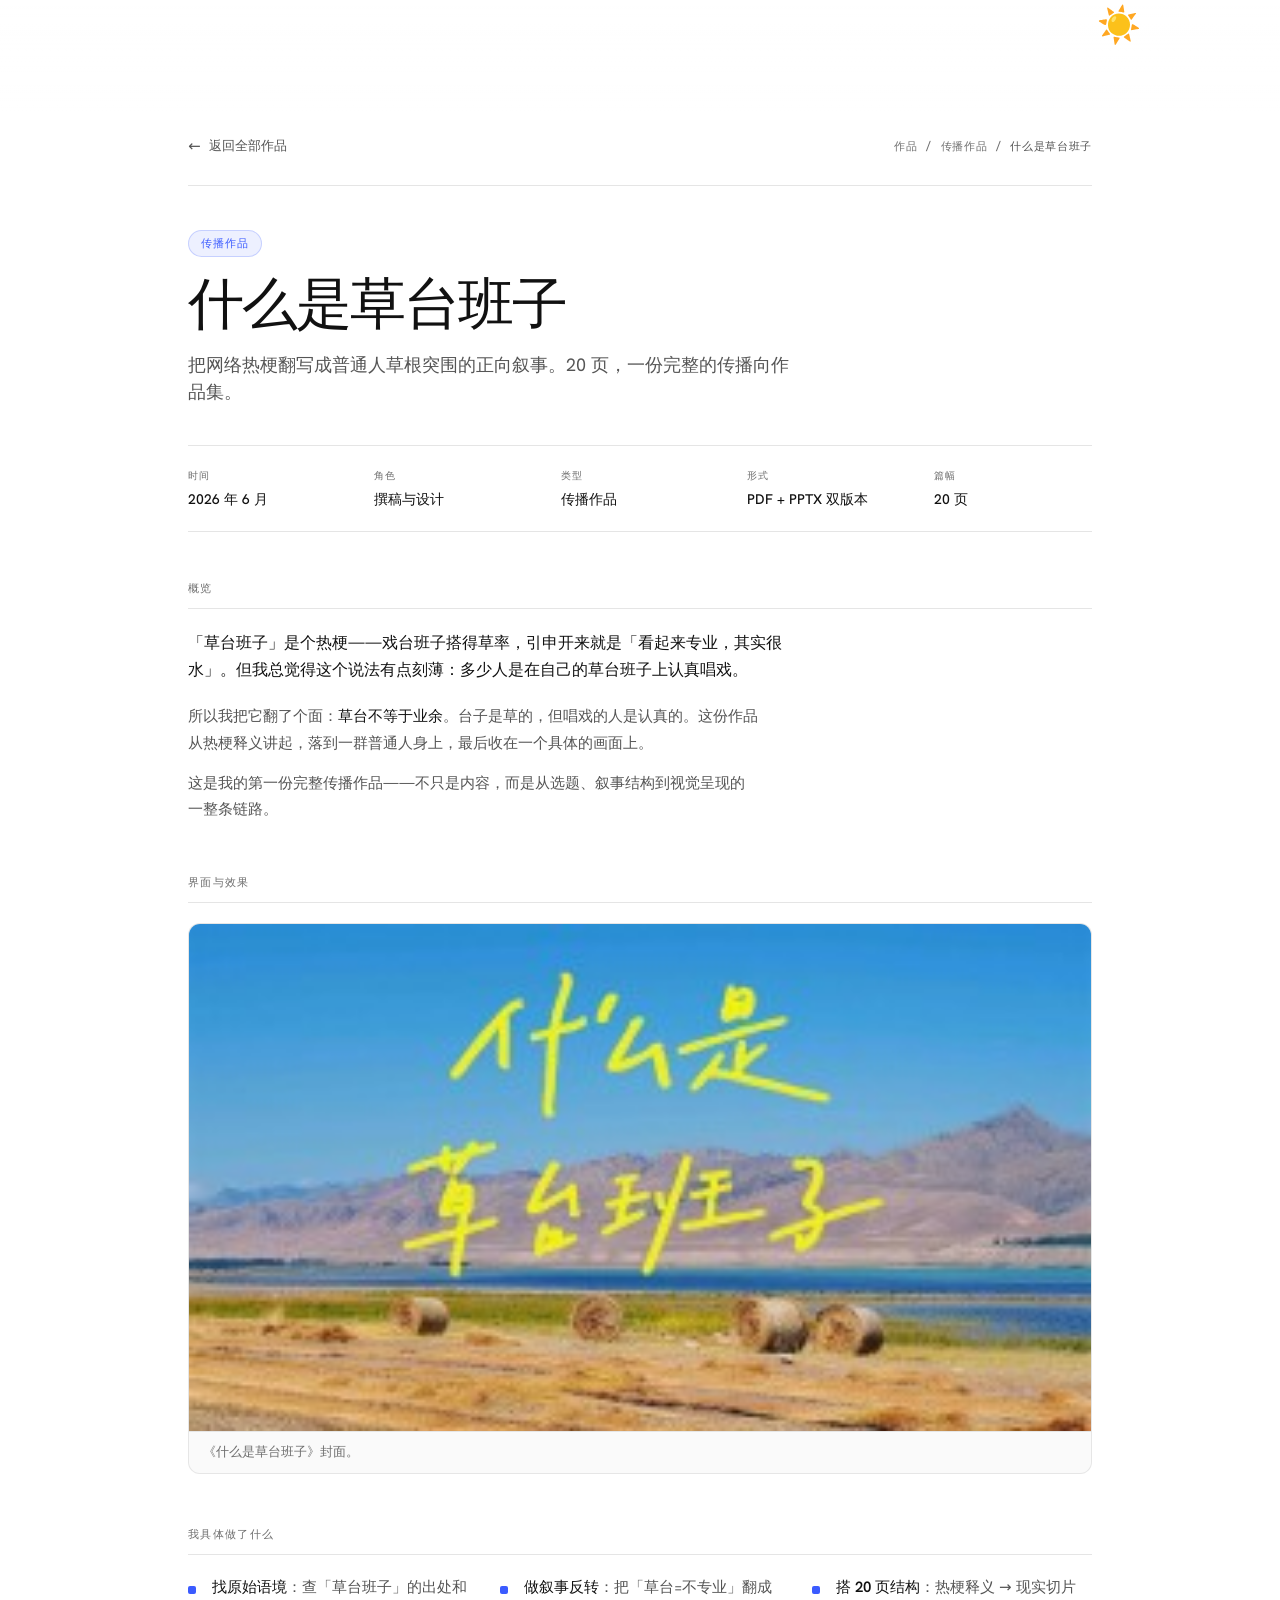
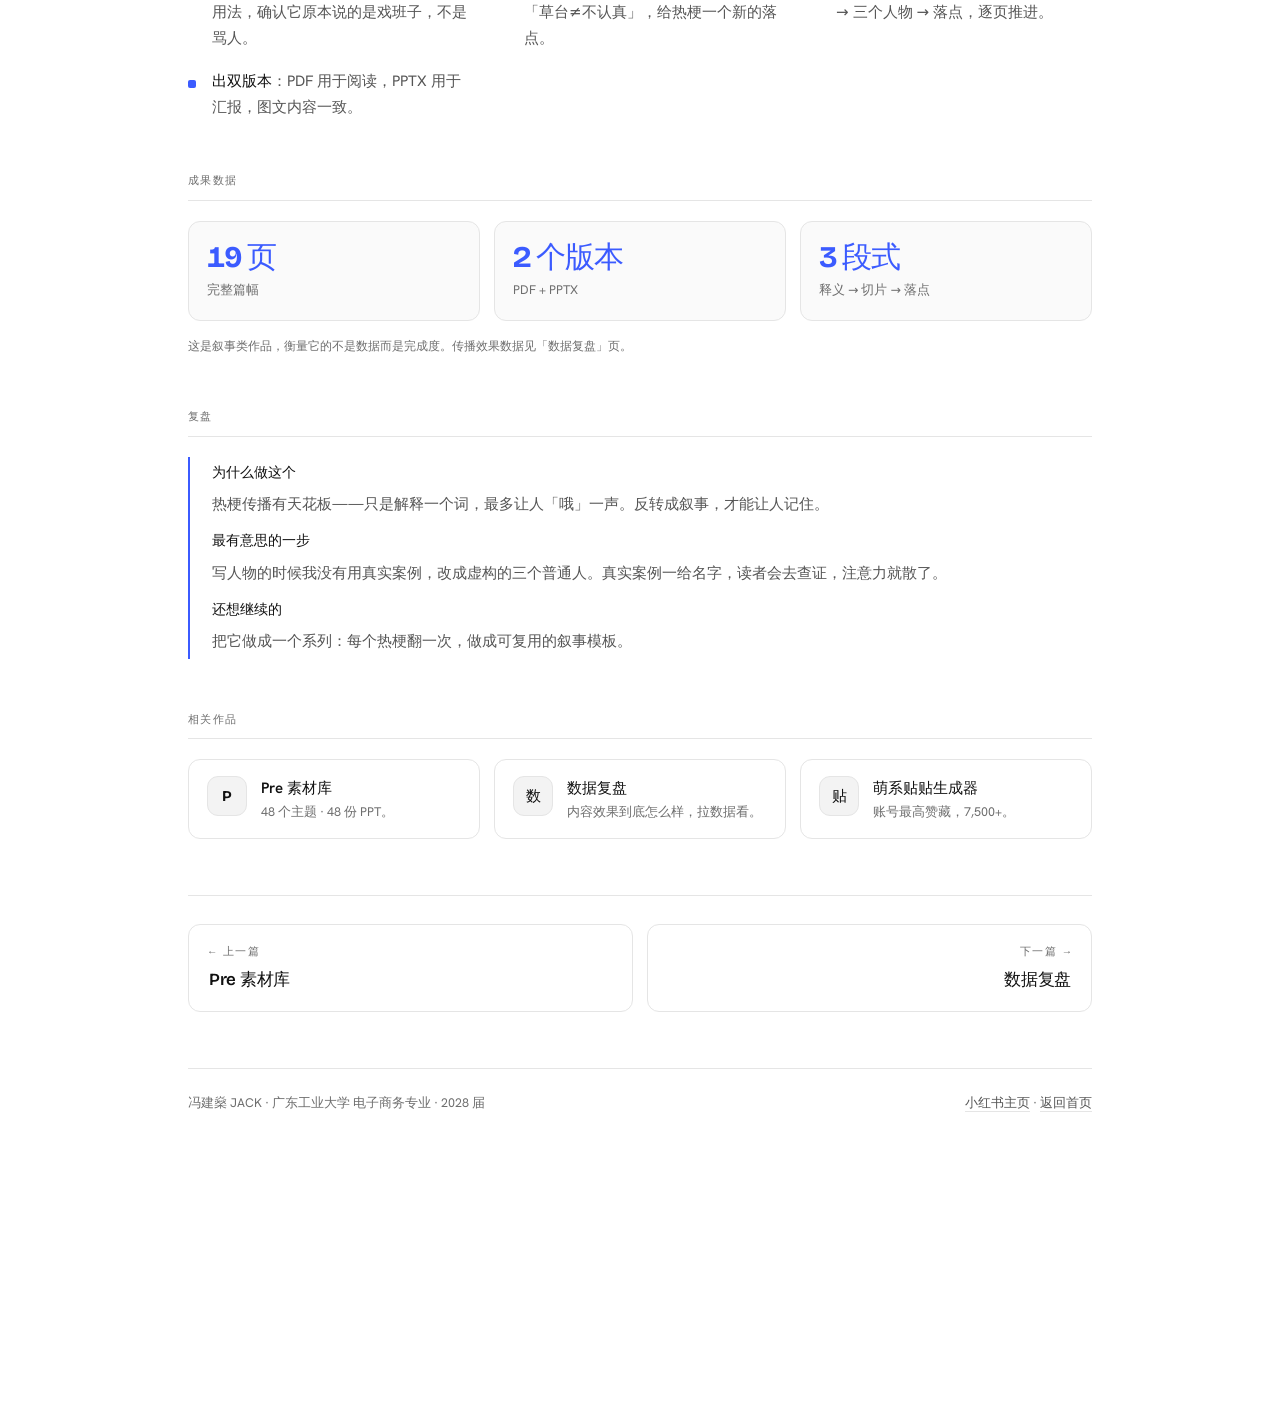
==== works/caotai.html @ ed5e8c46 "详情页排版改两端对齐：正文（tagline/lede/正文段/判断说明/洞察/图表副文案）与元信息条均贴齐左右两端，窄屏元信息条转 2×2 避免挤出 3+1；site.js 跳过紧邻拉丁字母的数字，修" ====
<!doctype html>
<html lang="zh-CN">
<head>
<meta charset="utf-8">
<meta name="viewport" content="width=device-width, initial-scale=1">
<title>什么是草台班子 · 冯建燊 JACK</title>
<meta name="description" content="把网络热梗翻写成普通人草根突围的正向叙事。20 页，一份完整的传播向作品集。">
<meta name="author" content="冯建燊 JACK">

<!-- 像素太阳 favicon -->
<link rel="icon" type="image/svg+xml" href="../assets/img/favicon.svg">
<link rel="icon" type="image/png" sizes="32x32" href="../assets/img/favicon.png">
<link rel="stylesheet" href="../assets/css/tokens.css?v=20261103-71">
<link rel="stylesheet" href="../assets/css/base.css?v=20261103-71">
<link rel="stylesheet" href="../assets/css/deco.css?v=20261103-71">
<link rel="stylesheet" href="../assets/css/work.css?v=20261103-71">
</head>
<body>
<a class="skip-link" href="#content">跳到主要内容</a>

<button class="theme-toggle" id="theme-toggle" aria-label="切换深色模式" title="切换主题" type="button">
      <svg class="icon-sun" viewBox="0 0 128 128" aria-hidden="true"><path d="M37.41 41.95c-9.71 12.48-9.54 34.65 2.87 45.64c14.09 12.47 33.92 12.34 46.39.87c14.95-13.76 14.09-36.66.87-49.63c-13.29-13.04-37.04-13.72-50.13 3.12z" fill="#fcc11a"/><path d="M53 37.67c-3.84-1.7-8.04 2.93-9.87 6.09c-1.83 3.17-3.53 9.38.37 10.97c3.9 1.58 6.7-1.1 9.51-5.73c2.79-4.63 4.38-9.38-.01-11.33z" fill="#fee269"/><path d="M63 20.27c-.93 1.74-.62 3.08 1.23 3.52c1.85.44 13.36 2.31 14.33 2.37c1.41.09 1.93-.97 1.76-2.2c-.18-1.23-2.99-18.46-3.25-20.04S75.14.76 73.55 2.87S63.7 18.96 63 20.27z" fill="#ffa722"/><path d="M92.8 32.23c-1.81.56-1.76 1.67-.79 3.08c.97 1.41 7.65 11.6 8.26 12.31c.62.7 1.67.88 2.55-.18c.88-1.05 11.86-16.45 12.66-17.41c1.32-1.58.53-3.25-1.49-2.73c-1.54.41-20.05 4.58-21.19 4.93z" fill="#ffa722"/><path d="M106.6 61.86c-1.3-.74-2.99-.53-3.43 1.14c-.44 1.67-2.37 13.8-2.55 14.86s.62 2.11 1.93 1.85s19.45-2.95 20.66-3.25c2.11-.53 2.81-2.64.62-4.22c-1.42-1.03-16-9.68-17.23-10.38z" fill="#ffa722"/><path d="M92.09 90.6c1.4-.75 2.64-.18 2.99 1.41c.35 1.58 4.22 17.76 4.84 20.75c.31 1.5-1.41 2.73-2.81 1.85c-1.41-.88-16.69-11.53-17.67-12.4c-1.41-1.23-.43-2.51.26-3.16c1.4-1.33 11.07-7.74 12.39-8.45z" fill="#ffa722"/><path d="M49.54 99.48c-1.77-.17-2.29 1.41-2.02 2.81c.26 1.41 2.9 19.24 3.08 20.57c.26 1.93 2.29 2.73 3.6.79s10.35-16.4 11.08-17.76c1.32-2.46.35-2.99-.97-3.6c-1.31-.61-12.92-2.63-14.77-2.81z" fill="#ffa722"/><path d="M24.23 79c1.23-2.02 2.81-1.49 3.96.44c.78 1.32 7.38 10.2 8 11.16c.62.97.88 2.81-1.05 3.25c-1.95.45-17.68 4.58-20.14 5.02c-2.46.44-3.87-1.49-2.29-3.6c.92-1.24 10.82-15.12 11.52-16.27z" fill="#ffa722"/><path d="M20.89 63.7c2.25 1 3.31.64 3.78-.97c.62-2.11 2.46-11.78 2.55-13.98c.06-1.43-.53-2.81-2.73-2.46S6.47 48.85 4.45 49.55c-2.35.82-2.18 3.4-.62 4.22c1.85.97 15.47 9.23 17.06 9.93z" fill="#ffa722"/><path d="M48.23 26.78c1.27-1.01.88-2.46-.26-3.25c-1.14-.79-15.26-11-17.05-12.4c-1.58-1.23-3.52-.79-2.99 2.02c.38 2.02 4.88 19.7 5.19 20.92c.35 1.41 1.41 2.11 2.64 1.23c1.21-.87 11.15-7.46 12.47-8.52z" fill="#ffa722"/></svg>
      <svg class="icon-moon" viewBox="0 0 200 200" fill-rule="evenodd" clip-rule="evenodd" aria-hidden="true"><circle cx="100" cy="100" r="94.147" fill="#e4e2dc"/><clipPath id="tm-moon-clip"><circle cx="100" cy="100" r="94.147"/></clipPath><g clip-path="url(#tm-moon-clip)"><path d="M173.111-46.282l59.723 39.66 25.005 67.189-19.264 69.056-56.174 44.544-71.628 3.018-59.723-39.66-25.005-67.189L45.308 1.28l56.174-44.544 71.629-3.018z" fill="#f6f4ef"/></g><path d="M158.551 135.006l-4.072 2.503 6.822 5.83 1.8-4.404-4.55-3.929zM116.907 69.037l-6.653 4.089 11.145 9.525 2.941-7.195-7.433-6.419zM67.138 119.523l-4.542 2.791 7.61 6.503 2.007-4.912-5.075-4.382zM80.286 37.068l4.825-3.028-8.193-6.873-2.097 5.268 5.465 4.633zM143.466 148.273l5.198-3.261-8.826-7.403-2.259 5.674 5.887 4.99z" fill="#e4e2dc" fill-rule="nonzero"/><path d="M163.108 73.155l2.628 13.525-12.051 6.679-10.076-9.398 5.824-12.486 13.675 1.68zM83.672 53.684l-7.194 20.408-21.332-.919-5.99-20.976 17.63-12.045 16.886 13.532zM91.359 125.589l-5.626-25.934 22.927-13.364 19.794 17.674-10.692 24.288-26.403-2.664zM35.02 112.946l-3.955-14.875 12.902-8.012 11.929 9.923-5.53 14.145-15.346-1.181zM104.602 180.886l-15.004-13.214 8.155-17.962 20.044 2.111 4.233 19.268-17.428 9.797z" fill="#e4e2dc"/></svg>
    </button>


<div class="page-shell">
  <main id="content" class="work-page">

    <!-- ① 返回 + 面包屑 -->
    <div class="work-top">
      <a class="back-link" href="../index.html"><span class="back-link__arrow">&larr;</span> 返回全部作品</a>
      <p class="breadcrumb">作品 / 传播作品 / <span>什么是草台班子</span></p>
    </div>

    <!-- ② 标题 -->
    <header class="work-hero">
      <span class="work-kicker">传播作品</span>
      <h1 class="work-title">什么是草台班子</h1>
      <p class="work-tagline">把网络热梗翻写成普通人草根突围的正向叙事。20 页，一份完整的传播向作品集。</p>
    </header>

    <!-- ③ 元信息条 -->
    <div class="work-meta">
      <div class="meta-item"><span class="meta-label">时间</span><span class="meta-value">2026 年 6 月</span></div>
      <div class="meta-item"><span class="meta-label">角色</span><span class="meta-value">撰稿与设计</span></div>
      <div class="meta-item"><span class="meta-label">类型</span><span class="meta-value">传播作品</span></div>
      <div class="meta-item"><span class="meta-label">形式</span><span class="meta-value">PDF + PPTX 双版本</span></div>
      <div class="meta-item"><span class="meta-label">篇幅</span><span class="meta-value">20 页</span></div>
    </div>

    <!-- ④ 概览 -->
    <section class="work-section">
      <h2 class="work-section-title">概览</h2>
      <p class="work-lede">「草台班子」是个热梗——戏台班子搭得草率，引申开来就是「看起来专业，其实很水」。但我总觉得这个说法有点刻薄：多少人是在自己的草台班子上认真唱戏。</p>
      <div class="work-body"><p>所以我把它翻了个面：<strong>草台不等于业余</strong>。台子是草的，但唱戏的人是认真的。这份作品从热梗释义讲起，落到一群普通人身上，最后收在一个具体的画面上。</p></div>
      <div class="work-body"><p>这是我的第一份完整传播作品——不只是内容，而是从选题、叙事结构到视觉呈现的一整条链路。</p></div>
    </section>


    <!-- ⑤ 截图 -->
    <section class="work-section">
      <h2 class="work-section-title">界面与效果</h2>
      <div class="work-shots">
        <figure class="work-shot"><img src="../assets/img/shots/caotai-cover.jpg" alt="《什么是草台班子》封面。" loading="lazy"><figcaption>《什么是草台班子》封面。</figcaption></figure>
      </div>
    </section>

    <!-- ⑥ 我具体做了什么 -->
    <section class="work-section">
      <h2 class="work-section-title">我具体做了什么</h2>
      <ul class="work-tasks">
        <li><b>找原始语境</b>：查「草台班子」的出处和用法，确认它原本说的是戏班子，不是骂人。</li>
        <li><b>做叙事反转</b>：把「草台=不专业」翻成「草台≠不认真」，给热梗一个新的落点。</li>
        <li><b>搭 20 页结构</b>：热梗释义 → 现实切片 → 三个人物 → 落点，逐页推进。</li>
        <li><b>出双版本</b>：PDF 用于阅读，PPTX 用于汇报，图文内容一致。</li>
      </ul>
    </section>

    <!-- ⑦ 成果数据 -->
    <section class="work-section">
      <h2 class="work-section-title">成果数据</h2>
      <div class="work-stats">
        <div class="stat-card"><span class="gm-num stat-num">20 页</span><span class="stat-cap">完整篇幅</span></div>
        <div class="stat-card"><span class="gm-num stat-num">2 个版本</span><span class="stat-cap">PDF + PPTX</span></div>
        <div class="stat-card"><span class="gm-num stat-num">3 段式</span><span class="stat-cap">释义 → 切片 → 落点</span></div>
      </div>
      <p class="stat-note">这是叙事类作品，衡量它的不是数据而是完成度。传播效果数据见「数据复盘」页。</p>
    </section>

    <!-- ⑧ 复盘 -->
    <section class="work-section">
      <h2 class="work-section-title">复盘</h2>
      <div class="work-review">
        <h4>为什么做这个</h4>
        <p>热梗传播有天花板——只是解释一个词，最多让人「哦」一声。反转成叙事，才能让人记住。</p>
        <h4>最有意思的一步</h4>
        <p>写人物的时候我没有用真实案例，改成虚构的三个普通人。真实案例一给名字，读者会去查证，注意力就散了。</p>
        <h4>还想继续的</h4>
        <p>把它做成一个系列：每个热梗翻一次，做成可复用的叙事模板。</p>
      </div>
    </section>

    <!-- ⑨ 相关作品 -->
    <section class="work-section">
      <h2 class="work-section-title">相关作品</h2>
      <div class="work-related">
        <a class="related-card" href="pre-grid.html">
          <span class="related-icon">P</span>
          <span class="related-text"><span class="related-name">Pre 素材库</span><span class="related-desc">48 个主题 · 48 份 PPT。</span></span>
        </a>
        <a class="related-card" href="data-review.html">
          <span class="related-icon">数</span>
          <span class="related-text"><span class="related-name">数据复盘</span><span class="related-desc">内容效果到底怎么样，拉数据看。</span></span>
        </a>
        <a class="related-card" href="cute-face-grid.html">
          <span class="related-icon">贴</span>
          <span class="related-text"><span class="related-name">萌系贴贴生成器</span><span class="related-desc">账号最高赞藏，7,500+。</span></span>
        </a>
      </div>
    </section>

    <!-- ⑩ 上下站 -->
    <nav class="work-pager">
      <a class="pager-link pager-link--prev" href="pre-grid.html">
        <span class="pager-dir">&larr; 上一篇</span>
        <span class="pager-name">Pre 素材库</span>
      </a>
      <a class="pager-link pager-link--next" href="data-review.html">
        <span class="pager-dir">下一篇 &rarr;</span>
        <span class="pager-name">数据复盘</span>
      </a>
    </nav>

    <!-- ⑪ 页脚 -->
    <footer class="work-foot">
      <p>冯建燊 JACK · 广东工业大学 电子商务专业 · 2028 届</p>
      <p><a href="https://xhslink.cn/o/8sBwI0HFjC2" target="_blank" rel="noopener noreferrer">小红书主页</a> · <a href="../index.html">返回首页</a></p>
    </footer>

  </main>
</div>

<script src="../assets/js/site.js?v=20261115-72"></script>
</body>
</html>
---- assets/css/tokens.css ----
/* ============================================================
   设计令牌 + 本地字体 —— 改配色 / 字体只动这里
   （冯建燊 · 个人作品集）
   ============================================================ */

@font-face {
  font-family: "Bricolage Grotesque";
  font-style: normal;
  font-weight: 400 800;
  font-stretch: 100%;
  font-display: swap;
  src: url("../fonts/BricolageGrotesque-w400_800.woff2") format("woff2"),
       url("https://fonts.gstatic.com/s/bricolagegrotesque/v9/3y9K6as8bTXq_nANBjzKo3IeZx8z6up5BeSl9D4dj_x9PpZBMlGIInE.woff2") format("woff2");
  unicode-range: U+0000-00FF, U+0131, U+0152-0153, U+02BB-02BC, U+02C6, U+02DA, U+02DC, U+0304, U+0308, U+0329, U+2000-206F, U+20AC, U+2122, U+2191, U+2193, U+2212, U+2215, U+FEFF, U+FFFD;
}
@font-face {
  font-family: "Hanken Grotesk";
  font-style: normal;
  font-weight: 400;
  font-stretch: normal;
  font-display: swap;
  src: url("../fonts/HankenGrotesk-w400.woff2") format("woff2"),
       url("https://fonts.gstatic.com/s/hankengrotesk/v12/ieVn2YZDLWuGJpnzaiwFXS9tYtpd59A.woff2") format("woff2");
  unicode-range: U+0000-00FF, U+0131, U+0152-0153, U+02BB-02BC, U+02C6, U+02DA, U+02DC, U+0304, U+0308, U+0329, U+2000-206F, U+20AC, U+2122, U+2191, U+2193, U+2212, U+2215, U+FEFF, U+FFFD;
}
@font-face {
  font-family: "Hanken Grotesk";
  font-style: normal;
  font-weight: 500;
  font-stretch: normal;
  font-display: swap;
  src: url("../fonts/HankenGrotesk-w500.woff2") format("woff2"),
       url("https://fonts.gstatic.com/s/hankengrotesk/v12/ieVn2YZDLWuGJpnzaiwFXS9tYtpd59A.woff2") format("woff2");
  unicode-range: U+0000-00FF, U+0131, U+0152-0153, U+02BB-02BC, U+02C6, U+02DA, U+02DC, U+0304, U+0308, U+0329, U+2000-206F, U+20AC, U+2122, U+2191, U+2193, U+2212, U+2215, U+FEFF, U+FFFD;
}
@font-face {
  font-family: "Hanken Grotesk";
  font-style: normal;
  font-weight: 600;
  font-stretch: normal;
  font-display: swap;
  src: url("../fonts/HankenGrotesk-w600.woff2") format("woff2"),
       url("https://fonts.gstatic.com/s/hankengrotesk/v12/ieVn2YZDLWuGJpnzaiwFXS9tYtpd59A.woff2") format("woff2");
  unicode-range: U+0000-00FF, U+0131, U+0152-0153, U+02BB-02BC, U+02C6, U+02DA, U+02DC, U+0304, U+0308, U+0329, U+2000-206F, U+20AC, U+2122, U+2191, U+2193, U+2212, U+2215, U+FEFF, U+FFFD;
}
@font-face {
  font-family: "JetBrains Mono";
  font-style: normal;
  font-weight: 400;
  font-stretch: normal;
  font-display: swap;
  src: url("../fonts/JetBrainsMono-w400.woff2") format("woff2"),
       url("https://fonts.gstatic.com/s/jetbrainsmono/v24/tDbv2o-flEEny0FZhsfKu5WU4zr3E_BX0PnT8RD8yKwBNntkaToggR7BYRbKPxDcwg.woff2") format("woff2");
  unicode-range: U+0000-00FF, U+0131, U+0152-0153, U+02BB-02BC, U+02C6, U+02DA, U+02DC, U+0304, U+0308, U+0329, U+2000-206F, U+20AC, U+2122, U+2191, U+2193, U+2212, U+2215, U+FEFF, U+FFFD;
}
@font-face {
  font-family: "JetBrains Mono";
  font-style: normal;
  font-weight: 500;
  font-stretch: normal;
  font-display: swap;
  src: url("../fonts/JetBrainsMono-w500.woff2") format("woff2"),
       url("https://fonts.gstatic.com/s/jetbrainsmono/v24/tDbv2o-flEEny0FZhsfKu5WU4zr3E_BX0PnT8RD8yKwBNntkaToggR7BYRbKPxDcwg.woff2") format("woff2");
  unicode-range: U+0000-00FF, U+0131, U+0152-0153, U+02BB-02BC, U+02C6, U+02DA, U+02DC, U+0304, U+0308, U+0329, U+2000-206F, U+20AC, U+2122, U+2191, U+2193, U+2212, U+2215, U+FEFF, U+FFFD;
}

/* =====================================================================
   设计令牌（Design tokens）— 改配色只动这里
   ===================================================================== */
:root {
  --page-padding: 1rem;
  --line-height: 1.6;

  --font-primary: "Hanken Grotesk", -apple-system, BlinkMacSystemFont, "PingFang SC", "Hiragino Sans GB", "Microsoft YaHei", "Noto Sans SC", "Source Han Sans SC", system-ui, sans-serif;
  --font-display: "Bricolage Grotesque", "Hanken Grotesk", "PingFang SC", "Hiragino Sans GB", "Microsoft YaHei", "Noto Sans SC", "Source Han Sans SC", sans-serif;
  --font-mono: "JetBrains Mono", ui-monospace, SFMono-Regular, Menlo, "PingFang SC", "Microsoft YaHei", "Noto Sans SC", monospace;

  /* 灰阶 */
  --grey1: #111;
  --grey2: #555;
  --grey3: #6e6e6e;
  --border: #e5e5e5;

  /* 页面 */
  --body-bg: #fff;
  --body-color: #111;
  --selection-color: #111;
  --selection-bg: #e5e5e5;
  --focus-color: rgba(0, 0, 0, 0.5);

  /* 主色（钴蓝）+ 组件表面 */
  --accent: #3b5bff;
  --toggle-track: #f1f1f3;
  --toggle-thumb: #fff;
  --chat-bubble: #f0f1f3;
  --chat-surface: #fafafa;
  --chat-surface-hover: #fff;
  --surface-border: rgba(0, 0, 0, 0.08);
  --surface-border-hover: rgba(0, 0, 0, 0.18);
  --photo-frame: #fff;

  /* 动效 */
  --ease-pop: cubic-bezier(0.34, 1.3, 0.64, 1);
  --ease-out: cubic-bezier(0.22, 1, 0.36, 1);

  /* 版心宽度：主题切换按钮 fixed 锚定用，须与 base.css 的 .page-shell 保持同步 */
  --shell-max: 1000px;

  color-scheme: light only;
}

[data-theme="dark"] {
  --body-bg: #0e0e12;
  --body-color: #eaeaea;
  --grey1: #eaeaea;
  --grey2: #94949d;
  --grey3: #787880;
  --border: #2a2a32;
  --selection-color: #f0f0f0;
  --selection-bg: #2a2a3a;
  --focus-color: rgba(255, 255, 255, 0.5);
  --accent: #6b8aff;
  --toggle-track: #23232c;
  --toggle-thumb: #3a3a48;
  --chat-bubble: #2a2a32;
  --chat-surface: #23232c;
  --chat-surface-hover: #2e2e3a;
  --surface-border: rgba(255, 255, 255, 0.12);
  --surface-border-hover: rgba(255, 255, 255, 0.22);
  --photo-frame: #2b2b33;
  color-scheme: dark;
}
---- assets/css/base.css ----
/* ============================================================
   基础层 —— reset / 骨架 / 模式开关 / 动效
   ============================================================ */

/* =====================================================================
   基础
   ===================================================================== */
*, *::before, *::after { margin: 0; padding: 0; box-sizing: border-box; border: 0 solid var(--border); }

html {
  font-size: 14px;
  background: var(--body-bg);
  color: var(--body-color);
  scroll-behavior: smooth;
  scroll-padding-top: 6rem;
}

body {
  overflow-y: scroll;
  /* 50vw 全出血横滑条会把滚动条宽度算进去，裁掉多出的几个像素 */
  overflow-x: hidden;
  /* 让页底的 garden（树+蝴蝶）锚定到文档末尾而不是首屏底部；
     top 锚定的装饰（日月/云）不受影响 */
  position: relative;
  line-height: var(--line-height);
  font-weight: 400;
  font-variant-numeric: tabular-nums;
  text-rendering: optimizeLegibility;
  -webkit-font-smoothing: antialiased;
  -moz-osx-font-smoothing: grayscale;
  font-synthesis: none;
  font-feature-settings: "kern" 1, "liga" 1, "calt" 1;
  font-family: var(--font-primary);
  min-height: 100%;
}

::selection { color: var(--selection-color); background: var(--selection-bg); }
::-webkit-scrollbar-track { background: transparent; }
::-webkit-scrollbar-thumb { background: transparent; border-radius: 100px; }
:hover::-webkit-scrollbar-thumb { background: rgba(0, 0, 0, 0.15); }
::-webkit-scrollbar-thumb:hover { background: rgba(0, 0, 0, 0.25); }

a { color: inherit; text-decoration: inherit; }
ul, ol { list-style: none; }
button { font: inherit; color: inherit; background: none; border: none; cursor: pointer; }
svg { display: block; }
img { display: block; max-width: 100%; height: auto; }

:where(a, button, [tabindex="0"]):focus-visible {
  outline: 2px solid var(--focus-color);
  outline-offset: 2px;
}

.skip-link {
  position: absolute;
  left: -9999px;
  top: 0;
  background: var(--grey1);
  color: var(--body-bg);
  padding: 8px 14px;
  border-radius: 0 0 8px 0;
  z-index: 100;
}
.skip-link:focus { left: 0; }

/* =====================================================================
   页面骨架：窄栏 + 顶部渐隐遮罩
   ===================================================================== */
/* 宽屏主栏：Minimal 1000px，Creative 1120px（≤900px 收回窄栏） */
.page-shell {
  position: relative;
  max-width: var(--shell-max, 1240px);
  margin: 0 auto;
  /* 底部 211px = 树高 111 + 文字与树冠之间 100px 空白 */
  padding: 96px 48px 211px;
  transition: opacity 0.25s ease;
}
/* 滚动内容从顶部渐隐出的那层白雾 */
.page-shell::before {
  content: "";
  pointer-events: none;
  z-index: 9;
  position: fixed;
  top: 0; left: 0; right: 0;
  height: 8rem;
  background: linear-gradient(180deg,
    var(--body-bg),
    color-mix(in srgb, var(--body-bg) 74%, transparent) 19%,
    color-mix(in srgb, var(--body-bg) 54%, transparent) 34%,
    color-mix(in srgb, var(--body-bg) 38%, transparent) 47%,
    color-mix(in srgb, var(--body-bg) 28%, transparent) 56.5%,
    color-mix(in srgb, var(--body-bg) 19%, transparent) 65%,
    color-mix(in srgb, var(--body-bg) 12%, transparent) 73%,
    color-mix(in srgb, var(--body-bg) 7%, transparent) 80%,
    color-mix(in srgb, var(--body-bg) 3%, transparent) 88%,
    transparent);
}


.homepage { display: flex; flex-direction: column; gap: 88px; }
.homepage > .article { gap: 13px; }
/* 宽屏节奏：段落贴紧、区块之间拉开 */
.homepage > .article > section { margin-top: 76px; }

/* 入场：逐块上浮 */
@keyframes staggerIn {
  from { opacity: 0; transform: translateY(8px); }
  to   { opacity: 1; transform: translateY(0); }
}
.homepage > .article > * { animation: staggerIn 0.42s var(--ease-out) both; }
.homepage > .article > :nth-child(1) { animation-delay: 0s; }
.homepage > .article > :nth-child(2) { animation-delay: 0.05s; }
.homepage > .article > :nth-child(3) { animation-delay: 0.1s; }
.homepage > .article > :nth-child(4) { animation-delay: 0.15s; }
.homepage > .article > :nth-child(5) { animation-delay: 0.2s; }
.homepage > .article > :nth-child(6) { animation-delay: 0.25s; }
.homepage > .article > :nth-child(7) { animation-delay: 0.3s; }
.homepage > .article > :nth-child(n + 8) { animation-delay: 0.35s; }
.homepage > section { animation: staggerIn 0.42s var(--ease-out) both; animation-delay: 0.45s; }
.homepage > footer { animation: staggerIn 0.42s var(--ease-out) both; animation-delay: 0.55s; }

/* =====================================================================
   模式切换胶囊（Minimal / Creative）
   ===================================================================== */
.mode-toggle {
  position: absolute;
  top: 26px;
  left: 48px;
  z-index: 30;
  display: inline-flex;
  align-items: center;
  padding: 2.5px;
  border-radius: 999px;
  background: var(--toggle-track);
  box-shadow: inset 0 1px 2px rgba(0, 0, 0, 0.06);
  width: fit-content;
}
.mode-btn {
  position: relative;
  z-index: 1;
  font-size: 11.5px;
  font-weight: 600;
  padding: 4px 14px;
  border-radius: 999px;
  color: var(--grey3);
  transition: color 0.25s ease;
}
.mode-btn.is-active { color: var(--grey1); }
.mode-thumb {
  position: absolute;
  top: 3px;
  left: 3px;
  height: calc(100% - 6px);
  width: calc(50% - 3px);
  border-radius: 999px;
  background: var(--toggle-thumb);
  box-shadow: 0 1px 4px rgba(0, 0, 0, 0.12);
  transition: transform 0.3s var(--ease-pop);
}
body.creative-mode .mode-thumb { transform: translateX(100%); }

/* 模式互斥显示 */
.creative-only { display: none; }
body.creative-mode .article,
body.creative-mode .site-footer { display: none; }
body.creative-mode .creative-only {
  display: block;
  animation: fvIn 0.4s var(--ease-out) both;
}


/* =====================================================================
   横向溢出兜底：轮播卡组的堆叠卡片设计上就探出卡片右缘，
   窄屏下宁可把探出部分裁在视口边，也绝不出现横向滚动条。
   clip 只裁不建滚动容器（比 hidden 干净）；旧浏览器回退 hidden。
   ===================================================================== */
html, body { overflow-x: clip; }
@supports not (overflow: clip) {
  html, body { overflow-x: hidden; }
}

/* =====================================================================
   数字滚动：.cu 是 JS 从文本里拆出来的数字片段。
   inline-block + tabular-nums 让数字滚动时宽度稳定（终值宽度由 JS
   以 min-width 预留），整段文字不会在滚动过程中被顶来顶去。
   ===================================================================== */
.cu {
  display: inline-block;
  font-variant-numeric: tabular-nums;
  vertical-align: baseline;
  line-height: inherit;
}
---- assets/css/deco.css ----
/* ============================================================
   像素装饰 + 响应式断点
   ============================================================ */

/* =====================================================================
   像素装饰：云 / 主题切换（太阳·月亮）/ 小鸟
   ===================================================================== */
.deco { position: absolute; z-index: 11; pointer-events: none; image-rendering: pixelated; }
/* 云朵 = 原站的 54×30 PNG 贴图（assets/img/cloud.png），absolute 随文档滚走。
   层级 11 > 日月按钮的 10：云盖住日月的下半截，构成原站的「探头」构图
   （实测原站：cloud z-11 / toggle z-10，偏移相对视口中心固定）。
   偏移按版心右缘换算：原站版心右缘 = 50%+270，云-1 左缘 210 = 右缘-60，
   日月 226 = 右缘-44，小云 168 = 右缘-102 */
.cloud-1 { top: 22px; left: calc(50% + var(--shell-max) / 2 - 60px); width: 100px; height: 56px; background: url("../img/cloud.png") 0 0 / 100% 100% no-repeat; }
.cloud-2 { top: 66px; left: calc(50% + var(--shell-max) / 2 - 102px); width: 64px;  height: 36px; background: url("../img/cloud.png") 0 0 / 100% 100% no-repeat; }

/* 主题切换：手绘太阳/月亮。原站的按钮藏在云后（z-10 < 云 z-11），
   只有上半截露出来；被云盖住的部分照样能点（云 pointer-events:none）。
   absolute 让它跟云一起滚走——和原站一致；点击时按钮必然在视口内，
   排水圆盘的收缩终点取按钮中心，坐标始终有效 */
.theme-toggle {
  position: absolute;
  top: 2px;
  left: calc(50% + var(--shell-max) / 2 - 44px);
  z-index: 10;
  width: 46px;
  height: 46px;
  display: grid;
  place-items: center;
  transition: transform 0.2s var(--ease-pop);
  pointer-events: auto;
}
.theme-toggle:hover  { transform: scale(1.12); }
.theme-toggle:active { transform: scale(0.94); }
/* 两枚图标叠在同一格交叉淡入：透明度先行（180ms），旋转随后落位（320ms），
   光芒让旋转可读 —— 像一颗天体让位给另一颗，而不是显示层硬切。 */
.theme-toggle svg { grid-area: 1 / 1; width: 42px; height: 42px; }
.theme-toggle .icon-moon { opacity: 0; transform: scale(0.6) rotate(-60deg); }
html[data-theme="dark"] .theme-toggle .icon-sun  { opacity: 0; transform: scale(0.6) rotate(60deg); }
html[data-theme="dark"] .theme-toggle .icon-moon { opacity: 1; transform: none; }
.theme-toggle svg {
  transition: opacity 180ms ease, transform 320ms cubic-bezier(0.23, 1, 0.32, 1);
}

/* =====================================================================
   戳云彩（复刻原站 play.js）：大云是乌云，戳一下压扁+闪电+阵雨+雷声；
   小云飘毛毛雨（夜里下雪），1.6 秒内戳三下也会打雷。
   squish 用独立的 scale 属性做动画，和视差写的 transform 互不覆盖。
   ===================================================================== */
/* mask = 云朵 PNG 自身的形状：雨幕/闪电只显示在云体内，
   透明角落不会出现矩形灰影（也不会盖住后面的太阳） */
.cloud-hit {
  position: absolute;
  inset: 0;
  pointer-events: auto;
  cursor: pointer;
  -webkit-mask: url("../img/cloud.png") center / 100% 100% no-repeat;
  mask: url("../img/cloud.png") center / 100% 100% no-repeat;
}
/* 雨/闪电时的云身着色：::before 暗色雨幕，::after 白色闪电反光 */
.cloud-hit::before,
.cloud-hit::after {
  content: "";
  position: absolute;
  inset: 0;
  opacity: 0;
  pointer-events: none;
}
.cloud-hit::before { background: #4f5d70; transition: opacity 0.5s ease; }
.cloud-hit::after  { background: #fff; }
.cloud-hit:focus { outline: none; }
.cloud-hit:focus-visible::before { background: var(--accent, #3b5bff); opacity: 0.45; }
.cloud-hit.is-raining::before { opacity: 0.2; }
.cloud-hit.is-flash::after { opacity: 0.8; }
/* 压扁：走 scale 属性，不碰 transform（视差在用） */
.deco.is-poked { animation: cloudPoke 0.5s ease-out; }
@keyframes cloudPoke {
  0%   { scale: 1 1; }
  22%  { scale: 1.12 0.84; }
  52%  { scale: 0.95 1.07; }
  76%  { scale: 1.02 0.98; }
  100% { scale: 1 1; }
}
/* 雨滴 / 闪电 / 雪花精灵（JS 按 document 坐标生成，落完自删） */
.fall {
  position: absolute;
  z-index: 12;
  pointer-events: none;
  background: center / 100% 100% no-repeat;
  image-rendering: pixelated;
}
.fall-rain { animation: rainFall var(--dur) cubic-bezier(0.5, 0, 1, 0.6) both; }
.fall-bolt { animation: boltFlash 0.6s steps(1) both; }
@keyframes rainFall {
  0%   { translate: 0 0; opacity: 0.9; }
  86%  { translate: 0 var(--fall); opacity: 0.9; }
  100% { translate: 0 var(--fall); scale: 2.2 0.25; opacity: 0; }
}
@keyframes boltFlash {
  0%   { opacity: 1; }
  12%  { opacity: 0; }
  22%  { opacity: 1; }
  40%  { opacity: 0.35; }
  55%  { opacity: 1; }
  100% { opacity: 0; }
}

/* 圆形排水（drain）主题过渡层：JS 创建，铺满视口后从日月位置收缩到 0，
   主题重渲染藏在遮盖下完成，避免「动画结束才换主题」的幽灵帧问题 */
.theme-reveal {
  position: fixed;
  border-radius: 50%;
  transform: scale(0);
  transform-origin: center;
  pointer-events: none;
  z-index: 2147483000;
  will-change: transform;
}

/* =====================================================================
   页底两棵树（复刻原站）：54×86 PNG 贴图缩放两档，点击会摇晃
   （treeRustle skew 衰减摆），整棵树是个可聚焦按钮
   ===================================================================== */
.tree {
  position: absolute;
  bottom: 0;
  background: url("../img/tree.png") 0 0 / 100% 100% no-repeat;
  image-rendering: pixelated;
  pointer-events: auto;
  cursor: pointer;
  transform-origin: 50% 100%;
}
.tree-1 { left: calc(50% + var(--shell-max) / 2 - 108px); width: 70px; height: 111px; }
.tree-2 { left: calc(50% + var(--shell-max) / 2 - 138px); width: 50px; height: 80px; }
.tree:focus { outline: none; }
.tree:focus-visible { filter: brightness(1.3) saturate(1.7); }
.tree.is-shaking { animation: treeRustle 0.95s ease-in-out; }
@keyframes treeRustle {
  0%   { transform: skewX(0); }
  11%  { transform: skewX(-6deg); }
  29%  { transform: skewX(4.5deg); }
  47%  { transform: skewX(-2.8deg); }
  64%  { transform: skewX(1.6deg); }
  80%  { transform: skewX(-0.7deg); }
  100% { transform: skewX(0); }
}

/* =====================================================================
   蝴蝶（复刻原站）：三层叠放（左翅/右翅/身体，同一 viewBox），
   翅膀用 scaleX 交替扇动（纯合成器），整体沿 bfFlight 路径飞舞
   ===================================================================== */
.garden {
  position: absolute;
  left: 0;
  right: 0;
  bottom: 0;
  height: 220px;
  pointer-events: none;
}
.garden > * { position: absolute; image-rendering: pixelated; pointer-events: none; }
.garden svg { width: 100%; height: 100%; display: block; shape-rendering: crispEdges; }
.butterfly {
  left: calc(50% + var(--shell-max) / 2 - 112px);
  bottom: 44px;
  width: 19px;
  height: 16px;
  z-index: 12;
  will-change: transform;
  animation: bfFlight 11s ease-in-out infinite;
}
.bf-inner { display: block; width: 100%; height: 100%; position: relative; animation: bfBob 0.9s ease-in-out infinite; }
.bf-layer { position: absolute; inset: 0; }
.bf-wl, .bf-wr { animation: bfFlap 0.16s ease-in-out infinite alternate; will-change: transform; }
@keyframes bfFlap { from { transform: scaleX(1); } to { transform: scaleX(0.32); } }
@keyframes bfBob {
  0%, 100% { transform: translateY(0); }
  50%      { transform: translateY(-1.5px); }
}
@keyframes bfFlight {
  0%   { transform: translate(0, 0) rotate(-5deg); }
  14%  { transform: translate(16px, -20px) rotate(7deg); }
  28%  { transform: translate(38px, -8px) rotate(-4deg); }
  42%  { transform: translate(22px, -34px) rotate(9deg); }
  58%  { transform: translate(-4px, -22px) rotate(-7deg); }
  72%  { transform: translate(10px, -42px) rotate(5deg); }
  86%  { transform: translate(30px, -16px) rotate(-3deg); }
  100% { transform: translate(0, 0) rotate(-5deg); }
}
@media (max-width: 900px) {
  .tree-1 { left: auto; right: 8px; width: 54px; height: 86px; }
  .tree-2 { left: auto; right: 48px; width: 38px; height: 60px; }
  .butterfly { left: auto; right: 40px; }
}

/* ≤1100px：版心随视口收窄后，探头构图（50%+540 处收尾）会开始出血，
   切到原站的窄屏排布——日月挪到右上角，两朵云顺次排在它下方，
   保持「日月从云后探头」的构图，同时避开左上角的头像与身份文字 */
@media (max-width: 1100px) {
  .theme-toggle { left: auto; right: 10px; top: 4px; }
  .cloud-1 { left: auto; right: 6px; top: 40px; width: 72px; height: 40px; }
  .cloud-2 { left: auto; right: 58px; top: 76px; width: 46px; height: 26px; }
}

/* 像素鸟（复刻原站机制）：一直从左向右缓慢滑翔；滚动时原地落下（出现小星星），
   停止滚动 280ms 后从当前位置无缝续飞。JS 只负责起停，滑翔本身是 CSS 动画。 */
.bird {
  position: fixed;
  left: 0;
  bottom: 10px;
  z-index: 40;
  pointer-events: none;
  width: 44px;
  height: 24px;
  transform: translateX(-70px);
  will-change: transform;
}
.bird.is-gliding {
  animation: birdGlide var(--glide-dur, 26s) linear infinite;
}
@keyframes birdGlide {
  from { transform: translateX(-70px); }
  to   { transform: translateX(calc(100vw + 80px)); }
}
.bird-lift { transition: transform 0.55s var(--ease-out); }
.bird.is-flying .bird-lift { transform: translateY(-30px); }
.bird svg { width: 44px; height: 24px; image-rendering: pixelated; }
.bird.is-flying svg { animation: birdBob 1.1s ease-in-out infinite; }
/* 像素鸟的三帧翅膀：JS 轮流点亮 .is-on */
.bird svg g { display: none; }
.bird svg g.is-on { display: block; }
@keyframes birdBob {
  0%, 100% { transform: translateY(0); }
  50%      { transform: translateY(-4px); }
}
/* 落脚时出现的三颗小星星 */
.bird-stars {
  position: absolute;
  left: -2px;
  top: -6px;
  width: 0;
  height: 0;
  opacity: 0;
  transition: opacity 0.25s ease;
}
.bird.is-sitting .bird-stars { opacity: 1; }
.star {
  position: absolute;
  width: 9px;
  height: 9px;
  background: #f6c945;
  clip-path: polygon(50% 0%, 61% 35%, 98% 35%, 68% 57%, 79% 91%, 50% 70%, 21% 91%, 32% 57%, 2% 35%, 39% 35%);
  animation: starTwinkle 1.3s ease-in-out infinite;
}
.star-1 { left: -8px; top: -2px; }
.star-2 { left: 12px; top: -12px; animation-delay: 0.35s; }
.star-3 { left: 28px; top: -2px; animation-delay: 0.7s; }
@keyframes starTwinkle {
  0%, 100% { transform: scale(1) rotate(0deg); opacity: 1; }
  50%      { transform: scale(0.55) rotate(18deg); opacity: 0.45; }
}
@media (max-width: 900px), (prefers-reduced-motion: reduce) { .bird { display: none; } }

/* =====================================================================
   暗色模式微调
   ===================================================================== */
[data-theme="dark"] .folder { --fcard: color-mix(in srgb, var(--grey1) 7.5%, var(--body-bg)); }
[data-theme="dark"] .folder-tabzone, [data-theme="dark"] .folder-label { box-shadow: none; }
[data-theme="dark"] .folder {
  filter: drop-shadow(0 1px 2px rgba(0, 0, 0, 0.45)) drop-shadow(0 10px 22px rgba(0, 0, 0, 0.5));
}
[data-theme="dark"] .mode-btn:not(.is-active) { color: var(--grey2); }
[data-theme="dark"] .homepage .article p:not(.profile-role) { color: #b7b7bf; }

/* =====================================================================
   动效尊重系统设置
   ===================================================================== */
@media (prefers-reduced-motion: reduce) {
  *, *::before, *::after {
    animation-duration: 0.01ms !important;
    animation-iteration-count: 1 !important;
    transition-duration: 0.01ms !important;
  }
  html { scroll-behavior: auto; }
  /* 日月交叉淡入保留（有助理解切换），只去掉旋转；
     特异性 (0,1,1) > 上面的 * (0,0,0)，同为 !important 时高者胜 */
  .theme-toggle svg { transition: opacity 150ms ease !important; }
  .theme-toggle .icon-moon,
  html[data-theme="dark"] .theme-toggle .icon-sun { transform: none !important; }
}

/* =====================================================================
   窄屏适配：≤900px 收回窄栏布局
   ===================================================================== */
@media (max-width: 900px) {
  .page-shell { max-width: 560px; padding: 80px 16px 186px; }
  .homepage { gap: 64px; }
  .article p, .article li { font-size: 14px; max-width: none; }
  .profile-avatar { width: 106px; height: 106px; font-size: 28px; }
  .profile-info h1 { font-size: 24px; }
  .profile-role { font-size: 15px; }
  .project-list { display: flex; flex-direction: column; row-gap: 16px; margin-top: 16px; }
  /* Selected work 图文行：窄屏改为上图下文堆叠（不再左右交替） */
  .work-list { gap: 28px; }
  .work-list .project-item,
  .work-list .project-item:nth-child(even) { flex-direction: column; align-items: stretch; gap: 12px; }
  .work-list .project-media { flex: none; width: 100%; aspect-ratio: 3 / 4; }
}
@media (max-width: 560px) {
  .profile-avatar { width: 84px; height: 84px; font-size: 24px; }
  .folders { gap: 12px 12px; }
  .project-item { column-gap: 14px; }
  /* 小屏：左列指标回到文档流，按内容自然占宽，避免叠到标题 */
  .project-year::before { content: none; }
  .project-year > span:first-child { position: static; display: block; }
  .metric-label { position: static; display: block; margin-top: 2px; }
}
---- assets/css/work.css ----
/* ============================================================
   作品详情页 —— 统一 11 模块结构
   （返回 → 标题 → 元信息 → 概览 → 截图 → 做了什么 → 成果 → 复盘 → 相关 → 上下站 → 页脚）
   ============================================================ */

/* ---------- 页面骨架 ---------- */
.work-page {
  max-width: 1000px;
  margin: 0 auto;
  padding: 40px 0 96px;
}

/* ---------- ① 返回 + 面包屑 ---------- */
.work-top {
  display: flex;
  align-items: center;
  justify-content: space-between;
  gap: 16px;
  flex-wrap: wrap;
  padding-bottom: 28px;
  margin-bottom: 44px;
  border-bottom: 1px solid var(--border);
}
.back-link {
  display: inline-flex;
  align-items: center;
  gap: 8px;
  font-size: 13px;
  color: var(--grey2);
  text-decoration: none;
  transition: color 0.15s ease;
}
.back-link:hover { color: var(--accent); }
.back-link__arrow { font-size: 15px; line-height: 1; }
.breadcrumb {
  font-family: var(--font-mono);
  font-size: 11px;
  letter-spacing: 0.06em;
  color: var(--grey3);
}
.breadcrumb span { color: var(--grey2); }

/* ---------- ② 标题 ---------- */
.work-hero { margin-bottom: 40px; }
.work-kicker {
  display: inline-block;
  font-family: var(--font-mono);
  font-size: 11px;
  letter-spacing: 0.1em;
  color: var(--accent);
  background: color-mix(in srgb, var(--accent) 9%, var(--body-bg));
  border: 1px solid color-mix(in srgb, var(--accent) 22%, transparent);
  border-radius: 100px;
  padding: 4px 12px;
  margin-bottom: 18px;
}
.work-title {
  font-family: var(--font-display);
  font-weight: 700;
  font-size: clamp(34px, 6vw, 56px);
  line-height: 1.06;
  letter-spacing: -0.035em;
  color: var(--grey1);
  margin: 0 0 16px;
}
.work-tagline {
  font-size: 18px;
  line-height: 1.5;
  color: var(--grey2);
  max-width: 34em;
  margin: 0;
}

/* ---------- ③ 元信息条 ---------- */
.work-meta {
  display: grid;
  grid-template-columns: repeat(auto-fit, minmax(120px, 1fr));
  gap: 20px 28px;
  padding: 22px 0;
  border-top: 1px solid var(--border);
  border-bottom: 1px solid var(--border);
  margin-bottom: 48px;
}
.meta-label {
  display: block;
  font-family: var(--font-mono);
  font-size: 10px;
  letter-spacing: 0.1em;
  color: var(--grey3);
  margin-bottom: 6px;
}
.meta-value {
  display: block;
  font-size: 14px;
  font-weight: 500;
  color: var(--grey1);
  line-height: 1.4;
}
.meta-value a { color: var(--accent); text-decoration: none; border-bottom: 1px solid color-mix(in srgb, var(--accent) 35%, transparent); }
.meta-value a:hover { border-bottom-color: var(--accent); }

/* ---------- ④ 通用区块 ---------- */
.work-section { margin-bottom: 52px; }
.work-section-title {
  font-family: var(--font-mono);
  font-size: 11px;
  font-weight: 500;
  letter-spacing: 0.12em;
  color: var(--grey3);
  margin: 0 0 20px;
  padding-bottom: 10px;
  border-bottom: 1px solid var(--border);
}
.work-lede {
  font-size: 16px;
  line-height: 1.7;
  color: var(--grey1);
  max-width: 38em;
  margin: 0 0 20px;
}
.work-body {
  font-size: 15px;
  line-height: 1.75;
  color: var(--grey2);
  max-width: 38em;
}
.work-body p { margin: 0 0 14px; }
.work-body strong { color: var(--grey1); font-weight: 600; }

/* ---------- ⑤ 截图条 ---------- */
.work-shots {
  display: grid;
  grid-template-columns: repeat(auto-fit, minmax(260px, 1fr));
  gap: 16px;
}
.work-shot {
  display: block;
  border: 1px solid var(--surface-border);
  border-radius: 12px;
  overflow: hidden;
  background: var(--chat-surface);
  text-decoration: none;
}
.work-shot img {
  width: 100%;
  height: auto;
  display: block;
  transition: transform 0.4s var(--ease-out);
}
.work-shot:hover img { transform: scale(1.02); }
.work-shot figcaption,
.work-shot__cap {
  display: block;
  padding: 11px 14px;
  font-size: 12.5px;
  color: var(--grey3);
  line-height: 1.5;
  border-top: 1px solid var(--surface-border);
}

/* ---------- ⑥ 我具体做了什么 ---------- */
.work-tasks {
  list-style: none;
  margin: 0;
  padding: 0;
  display: grid;
  grid-template-columns: repeat(auto-fit, minmax(280px, 1fr));
  gap: 18px 32px;
}
.work-tasks li {
  position: relative;
  padding-left: 24px;
  font-size: 15px;
  line-height: 1.7;
  color: var(--grey2);
}
.work-tasks li::before {
  content: "";
  position: absolute;
  left: 0;
  top: 11px;
  width: 8px;
  height: 8px;
  border-radius: 2px;
  background: var(--accent);
}
.work-tasks b { color: var(--grey1); font-weight: 600; }

/* ---------- ⑦ 成果数据卡 ---------- */
.work-stats {
  display: grid;
  /* 固定三列：各页数据卡数量已统一为 3 或 6 个，排成 1 行或 3×2，不会跳 */
  grid-template-columns: repeat(3, minmax(0, 1fr));
  gap: 14px;
}
.stat-card {
  padding: 20px 18px;
  border: 1px solid var(--border);
  border-radius: 12px;
  background: var(--chat-surface);
}
.stat-num {
  display: block;
  font-family: var(--font-display);
  font-weight: 700;
  font-size: clamp(24px, 2.6vw, 30px);
  line-height: 1.05;
  letter-spacing: -0.03em;
  color: var(--accent);
  margin-bottom: 8px;
}
.stat-num--muted { color: var(--grey1); }
.stat-cap {
  display: block;
  font-size: 12.5px;
  line-height: 1.5;
  color: var(--grey3);
}
.stat-note {
  font-size: 12px;
  line-height: 1.6;
  color: var(--grey3);
  margin: 16px 0 0;
  max-width: 40em;
}

/* ---------- ⑧ 复盘 ---------- */
.work-review {
  border-left: 2px solid var(--accent);
  padding: 4px 0 4px 22px;
}
.work-review h4 {
  font-size: 14px;
  font-weight: 600;
  color: var(--grey1);
  margin: 0 0 8px;
}
.work-review p {
  font-size: 15px;
  line-height: 1.75;
  color: var(--grey2);
  margin: 0 0 12px;
}
.work-review p:last-child { margin-bottom: 0; }
.work-review ul {
  margin: 0 0 12px;
  padding-left: 18px;
  font-size: 15px;
  line-height: 1.75;
  color: var(--grey2);
}
.work-review li { margin-bottom: 6px; }
.work-review li::marker { color: var(--accent); }

/* ---------- ⑨ 相关作品 ---------- */
.work-related {
  display: grid;
  grid-template-columns: repeat(auto-fit, minmax(240px, 1fr));
  gap: 14px;
}
.related-card {
  display: flex;
  align-items: flex-start;
  gap: 14px;
  padding: 16px 18px;
  border: 1px solid var(--border);
  border-radius: 12px;
  text-decoration: none;
  background: transparent;
  transition: border-color 0.18s ease, background 0.18s ease;
}
.related-card:hover {
  border-color: color-mix(in srgb, var(--accent) 45%, var(--border));
  background: color-mix(in srgb, var(--accent) 4%, transparent);
}
.related-icon {
  flex: 0 0 auto;
  width: 40px;
  height: 40px;
  display: grid;
  place-items: center;
  border-radius: 11px;
  background: color-mix(in srgb, var(--grey1) 5%, var(--body-bg));
  border: 1px solid var(--border);
  font-family: var(--font-display);
  font-weight: 700;
  font-size: 15px;
  color: var(--grey1);
}
.related-text { min-width: 0; }
.related-name {
  display: block;
  font-size: 15px;
  font-weight: 600;
  color: var(--grey1);
  margin-bottom: 3px;
}
.related-desc {
  display: block;
  font-size: 12.5px;
  line-height: 1.5;
  color: var(--grey3);
}

/* ---------- ⑩ 上下站 ---------- */
.work-pager {
  display: grid;
  grid-template-columns: repeat(auto-fit, minmax(260px, 1fr));
  gap: 14px;
  margin-top: 56px;
  padding-top: 28px;
  border-top: 1px solid var(--border);
}
.pager-link {
  display: flex;
  flex-direction: column;
  gap: 6px;
  padding: 18px 20px;
  border: 1px solid var(--border);
  border-radius: 12px;
  text-decoration: none;
  transition: border-color 0.18s ease, background 0.18s ease;
}
.pager-link:hover {
  border-color: color-mix(in srgb, var(--accent) 45%, var(--border));
  background: color-mix(in srgb, var(--accent) 4%, transparent);
}
.pager-link--next { text-align: right; }
.pager-dir {
  font-family: var(--font-mono);
  font-size: 10.5px;
  letter-spacing: 0.1em;
  color: var(--grey3);
}
.pager-name {
  font-family: var(--font-display);
  font-weight: 600;
  font-size: 17px;
  color: var(--grey1);
  letter-spacing: -0.015em;
}

/* ---------- ⑪ 页脚 ---------- */
.work-foot {
  margin-top: 56px;
  padding-top: 24px;
  border-top: 1px solid var(--border);
  display: flex;
  align-items: center;
  justify-content: space-between;
  gap: 16px;
  flex-wrap: wrap;
}
.work-foot p {
  font-size: 12.5px;
  color: var(--grey3);
  margin: 0;
}
.work-foot a { color: var(--grey2); text-decoration: none; border-bottom: 1px solid var(--border); }
.work-foot a:hover { color: var(--accent); border-bottom-color: var(--accent); }

/* ---------- 占位页（Pre 内容整理中） ---------- */
.work-placeholder {
  display: flex;
  flex-direction: column;
  align-items: center;
  text-align: center;
  gap: 14px;
  padding: 64px 28px;
  border: 1px dashed var(--border);
  border-radius: 16px;
  background: var(--chat-surface);
}
.work-placeholder__icon {
  width: 54px;
  height: 54px;
  display: grid;
  place-items: center;
  border-radius: 15px;
  background: color-mix(in srgb, var(--accent) 10%, var(--body-bg));
  border: 1px solid color-mix(in srgb, var(--accent) 22%, transparent);
  font-family: var(--font-display);
  font-weight: 700;
  font-size: 19px;
  color: var(--accent);
}
.work-placeholder h3 {
  font-family: var(--font-display);
  font-weight: 600;
  font-size: 21px;
  color: var(--grey1);
  margin: 0;
  letter-spacing: -0.02em;
}
.work-placeholder p {
  font-size: 14.5px;
  line-height: 1.7;
  color: var(--grey3);
  max-width: 30em;
  margin: 0;
}
.work-placeholder__stats {
  display: flex;
  gap: 28px;
  flex-wrap: wrap;
  justify-content: center;
  margin-top: 8px;
  padding-top: 20px;
  border-top: 1px solid var(--border);
  width: 100%;
  max-width: 420px;
}
.work-placeholder__stats div { text-align: center; }
.work-placeholder__stats b {
  display: block;
  font-family: var(--font-display);
  font-weight: 700;
  font-size: 24px;
  color: var(--grey1);
  margin-bottom: 2px;
}
.work-placeholder__stats span { font-size: 12px; color: var(--grey3); }

/* ---------- 响应式 ---------- */
@media (max-width: 640px) {
  .work-page { padding: 24px 0 64px; }
  .work-top { margin-bottom: 32px; padding-bottom: 20px; }
  .work-meta { gap: 16px 20px; padding: 18px 0; margin-bottom: 36px; }
  .work-section { margin-bottom: 40px; }
  .stat-num { font-size: 26px; }
  /* 三列在手机上太挤，改两列；奇数个时最后一张跨满整行 */
  .work-stats { grid-template-columns: repeat(2, minmax(0, 1fr)); }
  .work-stats > :last-child:nth-child(odd) { grid-column: 1 / -1; }
  .pager-link--next { text-align: left; }
  .work-foot { flex-direction: column; align-items: flex-start; }
}
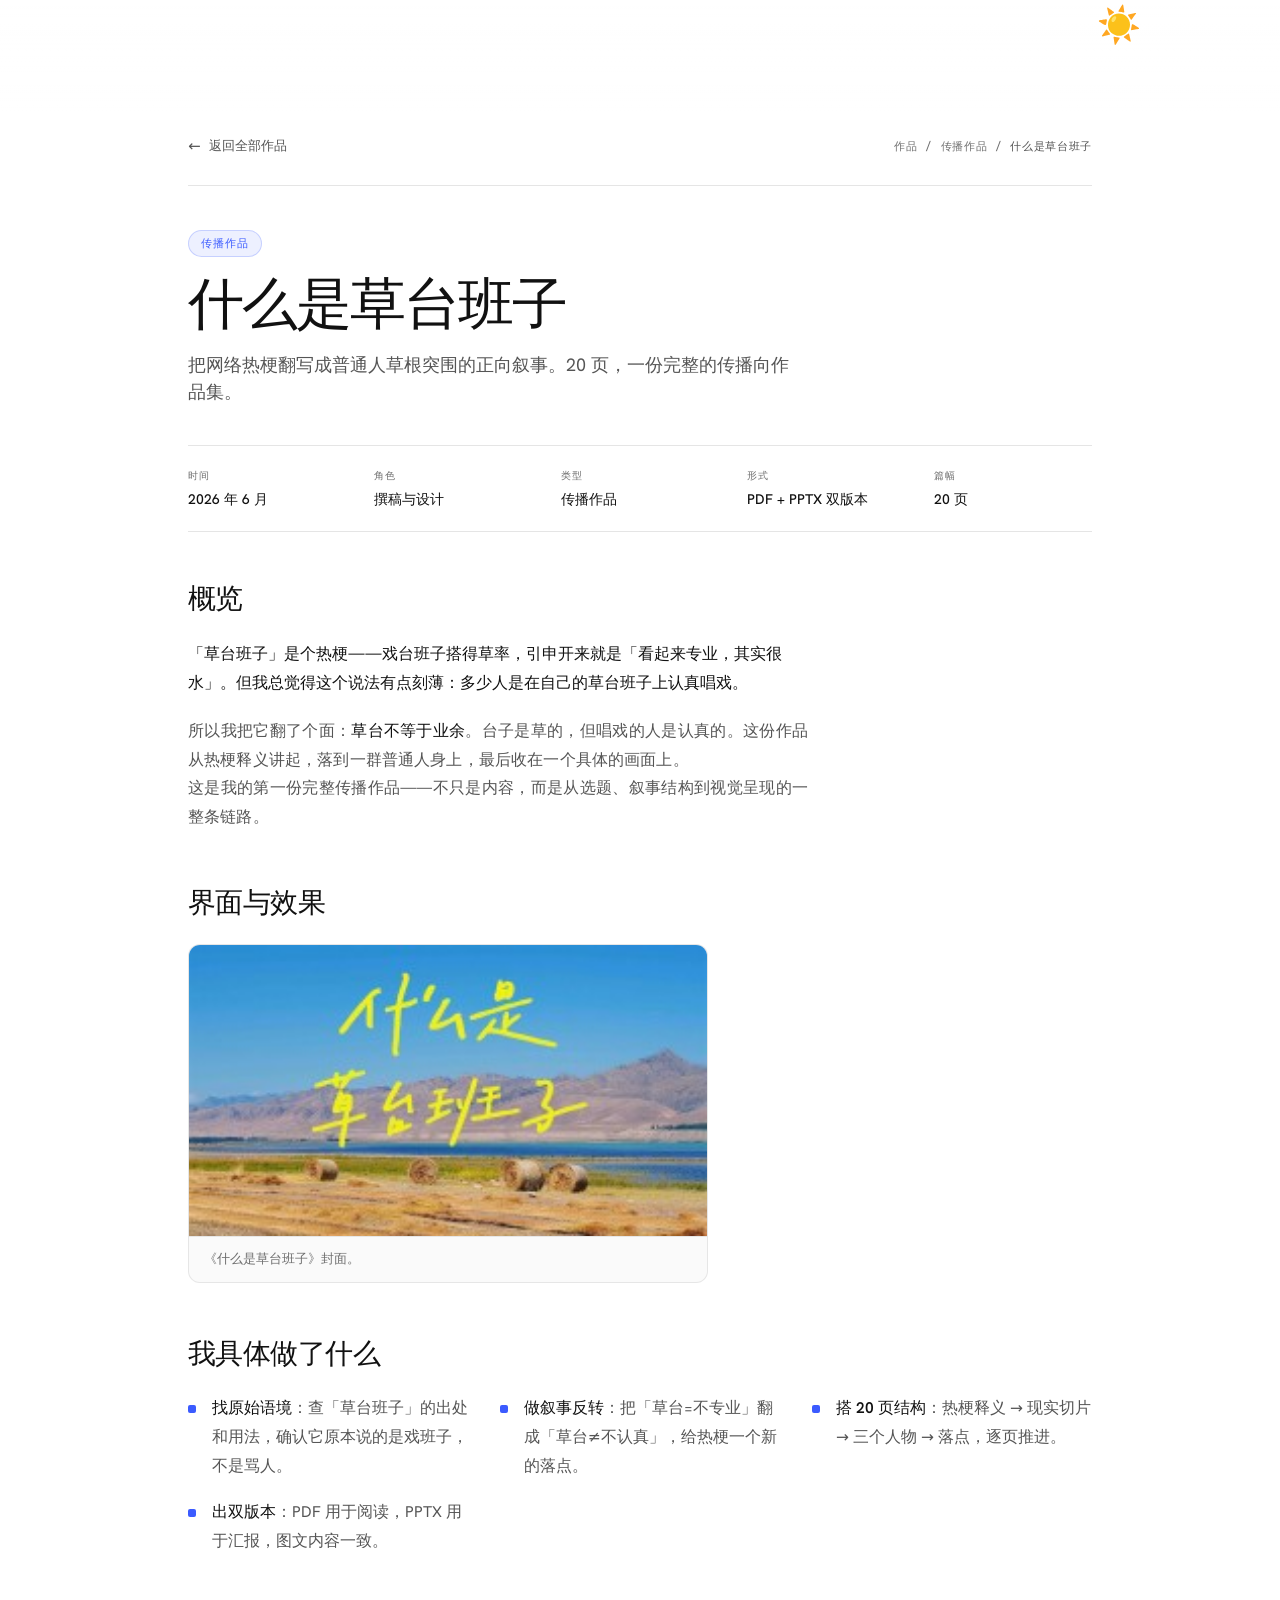
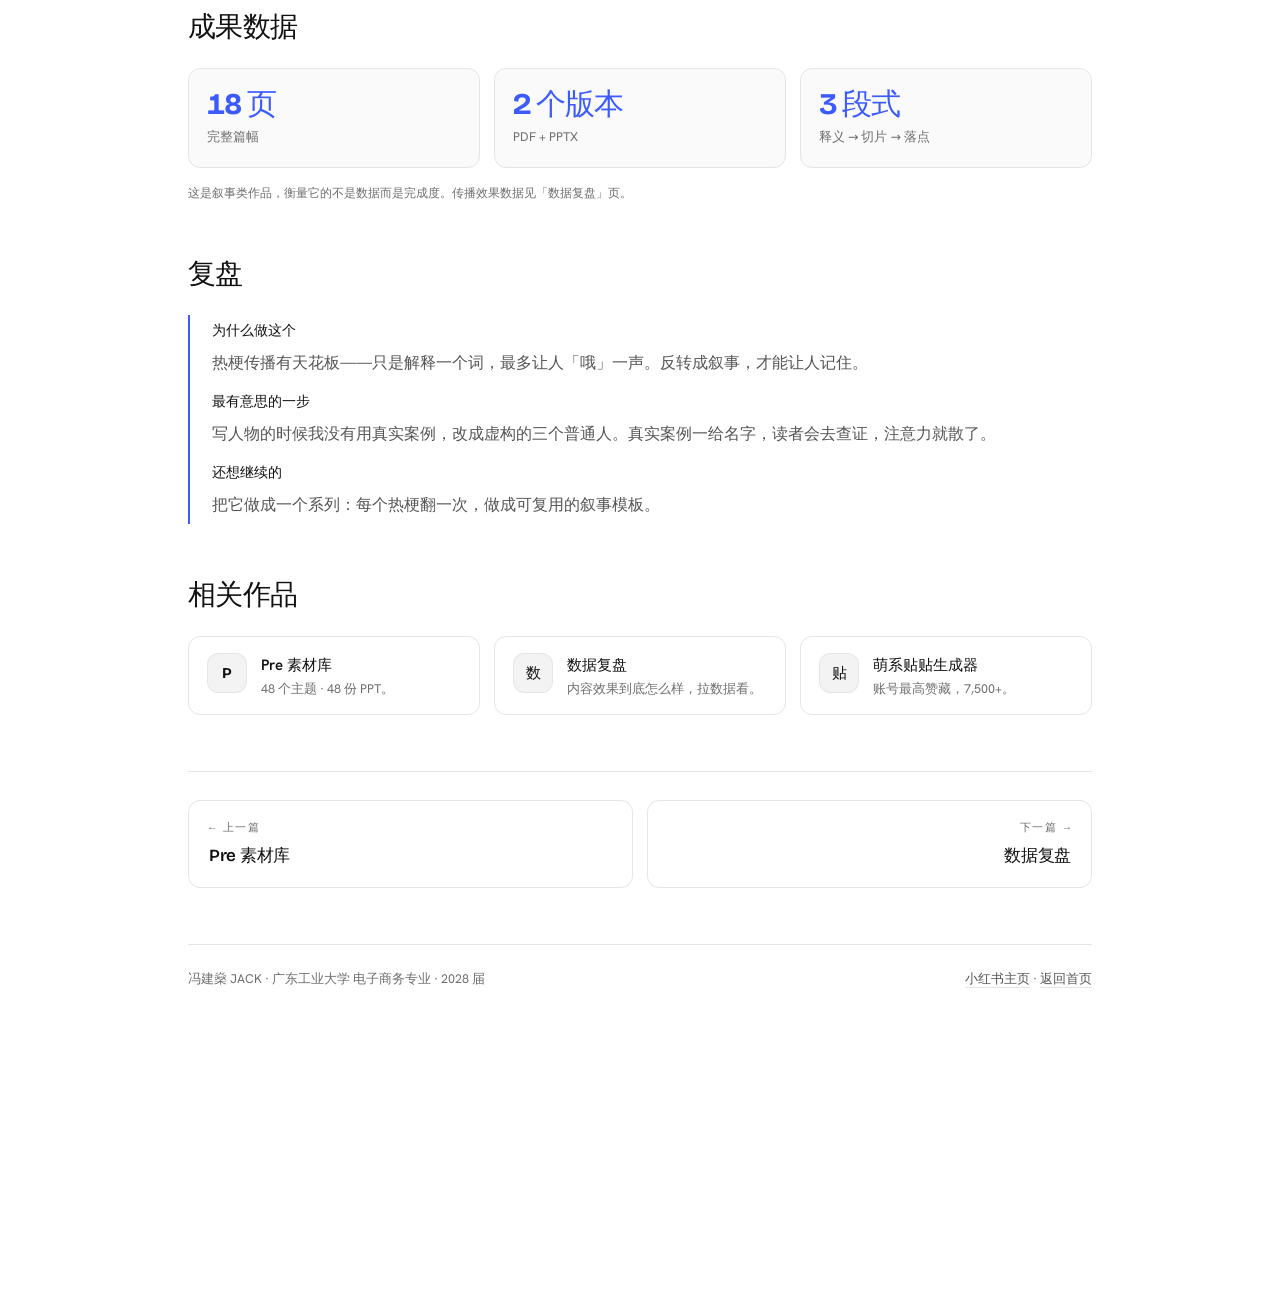
==== commit acd22f1f: "排版与版式优化：中文正文收到 40 字行宽、行高 1.85，标题重新分级，图片按比例收敛 - tokens.css 新增排版尺度（--fs-* / --lh-* / --measure / --tra" ====
--- a/works/caotai.html
+++ b/works/caotai.html
@@ -1,146 +1,146 @@
-<!doctype html>
-<html lang="zh-CN">
-<head>
-<meta charset="utf-8">
-<meta name="viewport" content="width=device-width, initial-scale=1">
-<title>什么是草台班子 · 冯建燊 JACK</title>
-<meta name="description" content="把网络热梗翻写成普通人草根突围的正向叙事。20 页，一份完整的传播向作品集。">
-<meta name="author" content="冯建燊 JACK">
-
-<!-- 像素太阳 favicon -->
-<link rel="icon" type="image/svg+xml" href="../assets/img/favicon.svg">
-<link rel="icon" type="image/png" sizes="32x32" href="../assets/img/favicon.png">
-<link rel="stylesheet" href="../assets/css/tokens.css?v=20261103-71">
-<link rel="stylesheet" href="../assets/css/base.css?v=20261103-71">
-<link rel="stylesheet" href="../assets/css/deco.css?v=20261103-71">
-<link rel="stylesheet" href="../assets/css/work.css?v=20261103-71">
-</head>
-<body>
-<a class="skip-link" href="#content">跳到主要内容</a>
-
-<button class="theme-toggle" id="theme-toggle" aria-label="切换深色模式" title="切换主题" type="button">
-      <svg class="icon-sun" viewBox="0 0 128 128" aria-hidden="true"><path d="M37.41 41.95c-9.71 12.48-9.54 34.65 2.87 45.64c14.09 12.47 33.92 12.34 46.39.87c14.95-13.76 14.09-36.66.87-49.63c-13.29-13.04-37.04-13.72-50.13 3.12z" fill="#fcc11a"/><path d="M53 37.67c-3.84-1.7-8.04 2.93-9.87 6.09c-1.83 3.17-3.53 9.38.37 10.97c3.9 1.58 6.7-1.1 9.51-5.73c2.79-4.63 4.38-9.38-.01-11.33z" fill="#fee269"/><path d="M63 20.27c-.93 1.74-.62 3.08 1.23 3.52c1.85.44 13.36 2.31 14.33 2.37c1.41.09 1.93-.97 1.76-2.2c-.18-1.23-2.99-18.46-3.25-20.04S75.14.76 73.55 2.87S63.7 18.96 63 20.27z" fill="#ffa722"/><path d="M92.8 32.23c-1.81.56-1.76 1.67-.79 3.08c.97 1.41 7.65 11.6 8.26 12.31c.62.7 1.67.88 2.55-.18c.88-1.05 11.86-16.45 12.66-17.41c1.32-1.58.53-3.25-1.49-2.73c-1.54.41-20.05 4.58-21.19 4.93z" fill="#ffa722"/><path d="M106.6 61.86c-1.3-.74-2.99-.53-3.43 1.14c-.44 1.67-2.37 13.8-2.55 14.86s.62 2.11 1.93 1.85s19.45-2.95 20.66-3.25c2.11-.53 2.81-2.64.62-4.22c-1.42-1.03-16-9.68-17.23-10.38z" fill="#ffa722"/><path d="M92.09 90.6c1.4-.75 2.64-.18 2.99 1.41c.35 1.58 4.22 17.76 4.84 20.75c.31 1.5-1.41 2.73-2.81 1.85c-1.41-.88-16.69-11.53-17.67-12.4c-1.41-1.23-.43-2.51.26-3.16c1.4-1.33 11.07-7.74 12.39-8.45z" fill="#ffa722"/><path d="M49.54 99.48c-1.77-.17-2.29 1.41-2.02 2.81c.26 1.41 2.9 19.24 3.08 20.57c.26 1.93 2.29 2.73 3.6.79s10.35-16.4 11.08-17.76c1.32-2.46.35-2.99-.97-3.6c-1.31-.61-12.92-2.63-14.77-2.81z" fill="#ffa722"/><path d="M24.23 79c1.23-2.02 2.81-1.49 3.96.44c.78 1.32 7.38 10.2 8 11.16c.62.97.88 2.81-1.05 3.25c-1.95.45-17.68 4.58-20.14 5.02c-2.46.44-3.87-1.49-2.29-3.6c.92-1.24 10.82-15.12 11.52-16.27z" fill="#ffa722"/><path d="M20.89 63.7c2.25 1 3.31.64 3.78-.97c.62-2.11 2.46-11.78 2.55-13.98c.06-1.43-.53-2.81-2.73-2.46S6.47 48.85 4.45 49.55c-2.35.82-2.18 3.4-.62 4.22c1.85.97 15.47 9.23 17.06 9.93z" fill="#ffa722"/><path d="M48.23 26.78c1.27-1.01.88-2.46-.26-3.25c-1.14-.79-15.26-11-17.05-12.4c-1.58-1.23-3.52-.79-2.99 2.02c.38 2.02 4.88 19.7 5.19 20.92c.35 1.41 1.41 2.11 2.64 1.23c1.21-.87 11.15-7.46 12.47-8.52z" fill="#ffa722"/></svg>
-      <svg class="icon-moon" viewBox="0 0 200 200" fill-rule="evenodd" clip-rule="evenodd" aria-hidden="true"><circle cx="100" cy="100" r="94.147" fill="#e4e2dc"/><clipPath id="tm-moon-clip"><circle cx="100" cy="100" r="94.147"/></clipPath><g clip-path="url(#tm-moon-clip)"><path d="M173.111-46.282l59.723 39.66 25.005 67.189-19.264 69.056-56.174 44.544-71.628 3.018-59.723-39.66-25.005-67.189L45.308 1.28l56.174-44.544 71.629-3.018z" fill="#f6f4ef"/></g><path d="M158.551 135.006l-4.072 2.503 6.822 5.83 1.8-4.404-4.55-3.929zM116.907 69.037l-6.653 4.089 11.145 9.525 2.941-7.195-7.433-6.419zM67.138 119.523l-4.542 2.791 7.61 6.503 2.007-4.912-5.075-4.382zM80.286 37.068l4.825-3.028-8.193-6.873-2.097 5.268 5.465 4.633zM143.466 148.273l5.198-3.261-8.826-7.403-2.259 5.674 5.887 4.99z" fill="#e4e2dc" fill-rule="nonzero"/><path d="M163.108 73.155l2.628 13.525-12.051 6.679-10.076-9.398 5.824-12.486 13.675 1.68zM83.672 53.684l-7.194 20.408-21.332-.919-5.99-20.976 17.63-12.045 16.886 13.532zM91.359 125.589l-5.626-25.934 22.927-13.364 19.794 17.674-10.692 24.288-26.403-2.664zM35.02 112.946l-3.955-14.875 12.902-8.012 11.929 9.923-5.53 14.145-15.346-1.181zM104.602 180.886l-15.004-13.214 8.155-17.962 20.044 2.111 4.233 19.268-17.428 9.797z" fill="#e4e2dc"/></svg>
-    </button>
-
-
-<div class="page-shell">
-  <main id="content" class="work-page">
-
-    <!-- ① 返回 + 面包屑 -->
-    <div class="work-top">
-      <a class="back-link" href="../index.html"><span class="back-link__arrow">&larr;</span> 返回全部作品</a>
-      <p class="breadcrumb">作品 / 传播作品 / <span>什么是草台班子</span></p>
-    </div>
-
-    <!-- ② 标题 -->
-    <header class="work-hero">
-      <span class="work-kicker">传播作品</span>
-      <h1 class="work-title">什么是草台班子</h1>
-      <p class="work-tagline">把网络热梗翻写成普通人草根突围的正向叙事。20 页，一份完整的传播向作品集。</p>
-    </header>
-
-    <!-- ③ 元信息条 -->
-    <div class="work-meta">
-      <div class="meta-item"><span class="meta-label">时间</span><span class="meta-value">2026 年 6 月</span></div>
-      <div class="meta-item"><span class="meta-label">角色</span><span class="meta-value">撰稿与设计</span></div>
-      <div class="meta-item"><span class="meta-label">类型</span><span class="meta-value">传播作品</span></div>
-      <div class="meta-item"><span class="meta-label">形式</span><span class="meta-value">PDF + PPTX 双版本</span></div>
-      <div class="meta-item"><span class="meta-label">篇幅</span><span class="meta-value">20 页</span></div>
-    </div>
-
-    <!-- ④ 概览 -->
-    <section class="work-section">
-      <h2 class="work-section-title">概览</h2>
-      <p class="work-lede">「草台班子」是个热梗——戏台班子搭得草率，引申开来就是「看起来专业，其实很水」。但我总觉得这个说法有点刻薄：多少人是在自己的草台班子上认真唱戏。</p>
-      <div class="work-body"><p>所以我把它翻了个面：<strong>草台不等于业余</strong>。台子是草的，但唱戏的人是认真的。这份作品从热梗释义讲起，落到一群普通人身上，最后收在一个具体的画面上。</p></div>
-      <div class="work-body"><p>这是我的第一份完整传播作品——不只是内容，而是从选题、叙事结构到视觉呈现的一整条链路。</p></div>
-    </section>
-
-
-    <!-- ⑤ 截图 -->
-    <section class="work-section">
-      <h2 class="work-section-title">界面与效果</h2>
-      <div class="work-shots">
-        <figure class="work-shot"><img src="../assets/img/shots/caotai-cover.jpg" alt="《什么是草台班子》封面。" loading="lazy"><figcaption>《什么是草台班子》封面。</figcaption></figure>
-      </div>
-    </section>
-
-    <!-- ⑥ 我具体做了什么 -->
-    <section class="work-section">
-      <h2 class="work-section-title">我具体做了什么</h2>
-      <ul class="work-tasks">
-        <li><b>找原始语境</b>：查「草台班子」的出处和用法，确认它原本说的是戏班子，不是骂人。</li>
-        <li><b>做叙事反转</b>：把「草台=不专业」翻成「草台≠不认真」，给热梗一个新的落点。</li>
-        <li><b>搭 20 页结构</b>：热梗释义 → 现实切片 → 三个人物 → 落点，逐页推进。</li>
-        <li><b>出双版本</b>：PDF 用于阅读，PPTX 用于汇报，图文内容一致。</li>
-      </ul>
-    </section>
-
-    <!-- ⑦ 成果数据 -->
-    <section class="work-section">
-      <h2 class="work-section-title">成果数据</h2>
-      <div class="work-stats">
-        <div class="stat-card"><span class="gm-num stat-num">20 页</span><span class="stat-cap">完整篇幅</span></div>
-        <div class="stat-card"><span class="gm-num stat-num">2 个版本</span><span class="stat-cap">PDF + PPTX</span></div>
-        <div class="stat-card"><span class="gm-num stat-num">3 段式</span><span class="stat-cap">释义 → 切片 → 落点</span></div>
-      </div>
-      <p class="stat-note">这是叙事类作品，衡量它的不是数据而是完成度。传播效果数据见「数据复盘」页。</p>
-    </section>
-
-    <!-- ⑧ 复盘 -->
-    <section class="work-section">
-      <h2 class="work-section-title">复盘</h2>
-      <div class="work-review">
-        <h4>为什么做这个</h4>
-        <p>热梗传播有天花板——只是解释一个词，最多让人「哦」一声。反转成叙事，才能让人记住。</p>
-        <h4>最有意思的一步</h4>
-        <p>写人物的时候我没有用真实案例，改成虚构的三个普通人。真实案例一给名字，读者会去查证，注意力就散了。</p>
-        <h4>还想继续的</h4>
-        <p>把它做成一个系列：每个热梗翻一次，做成可复用的叙事模板。</p>
-      </div>
-    </section>
-
-    <!-- ⑨ 相关作品 -->
-    <section class="work-section">
-      <h2 class="work-section-title">相关作品</h2>
-      <div class="work-related">
-        <a class="related-card" href="pre-grid.html">
-          <span class="related-icon">P</span>
-          <span class="related-text"><span class="related-name">Pre 素材库</span><span class="related-desc">48 个主题 · 48 份 PPT。</span></span>
-        </a>
-        <a class="related-card" href="data-review.html">
-          <span class="related-icon">数</span>
-          <span class="related-text"><span class="related-name">数据复盘</span><span class="related-desc">内容效果到底怎么样，拉数据看。</span></span>
-        </a>
-        <a class="related-card" href="cute-face-grid.html">
-          <span class="related-icon">贴</span>
-          <span class="related-text"><span class="related-name">萌系贴贴生成器</span><span class="related-desc">账号最高赞藏，7,500+。</span></span>
-        </a>
-      </div>
-    </section>
-
-    <!-- ⑩ 上下站 -->
-    <nav class="work-pager">
-      <a class="pager-link pager-link--prev" href="pre-grid.html">
-        <span class="pager-dir">&larr; 上一篇</span>
-        <span class="pager-name">Pre 素材库</span>
-      </a>
-      <a class="pager-link pager-link--next" href="data-review.html">
-        <span class="pager-dir">下一篇 &rarr;</span>
-        <span class="pager-name">数据复盘</span>
-      </a>
-    </nav>
-
-    <!-- ⑪ 页脚 -->
-    <footer class="work-foot">
-      <p>冯建燊 JACK · 广东工业大学 电子商务专业 · 2028 届</p>
-      <p><a href="https://xhslink.cn/o/8sBwI0HFjC2" target="_blank" rel="noopener noreferrer">小红书主页</a> · <a href="../index.html">返回首页</a></p>
-    </footer>
-
-  </main>
-</div>
-
-<script src="../assets/js/site.js?v=20261115-72"></script>
-</body>
-</html>
+<!doctype html>
+<html lang="zh-CN">
+<head>
+<meta charset="utf-8">
+<meta name="viewport" content="width=device-width, initial-scale=1">
+<title>什么是草台班子 · 冯建燊 JACK</title>
+<meta name="description" content="把网络热梗翻写成普通人草根突围的正向叙事。20 页，一份完整的传播向作品集。">
+<meta name="author" content="冯建燊 JACK">
+
+<!-- 像素太阳 favicon -->
+<link rel="icon" type="image/svg+xml" href="../assets/img/favicon.svg">
+<link rel="icon" type="image/png" sizes="32x32" href="../assets/img/favicon.png">
+<link rel="stylesheet" href="../assets/css/tokens.css?v=20261115-13">
+<link rel="stylesheet" href="../assets/css/base.css?v=20261115-13">
+<link rel="stylesheet" href="../assets/css/deco.css?v=20261115-13">
+<link rel="stylesheet" href="../assets/css/work.css?v=20261115-13">
+</head>
+<body>
+<a class="skip-link" href="#content">跳到主要内容</a>
+
+<button class="theme-toggle" id="theme-toggle" aria-label="切换深色模式" title="切换主题" type="button">
+      <svg class="icon-sun" viewBox="0 0 128 128" aria-hidden="true"><path d="M37.41 41.95c-9.71 12.48-9.54 34.65 2.87 45.64c14.09 12.47 33.92 12.34 46.39.87c14.95-13.76 14.09-36.66.87-49.63c-13.29-13.04-37.04-13.72-50.13 3.12z" fill="#fcc11a"/><path d="M53 37.67c-3.84-1.7-8.04 2.93-9.87 6.09c-1.83 3.17-3.53 9.38.37 10.97c3.9 1.58 6.7-1.1 9.51-5.73c2.79-4.63 4.38-9.38-.01-11.33z" fill="#fee269"/><path d="M63 20.27c-.93 1.74-.62 3.08 1.23 3.52c1.85.44 13.36 2.31 14.33 2.37c1.41.09 1.93-.97 1.76-2.2c-.18-1.23-2.99-18.46-3.25-20.04S75.14.76 73.55 2.87S63.7 18.96 63 20.27z" fill="#ffa722"/><path d="M92.8 32.23c-1.81.56-1.76 1.67-.79 3.08c.97 1.41 7.65 11.6 8.26 12.31c.62.7 1.67.88 2.55-.18c.88-1.05 11.86-16.45 12.66-17.41c1.32-1.58.53-3.25-1.49-2.73c-1.54.41-20.05 4.58-21.19 4.93z" fill="#ffa722"/><path d="M106.6 61.86c-1.3-.74-2.99-.53-3.43 1.14c-.44 1.67-2.37 13.8-2.55 14.86s.62 2.11 1.93 1.85s19.45-2.95 20.66-3.25c2.11-.53 2.81-2.64.62-4.22c-1.42-1.03-16-9.68-17.23-10.38z" fill="#ffa722"/><path d="M92.09 90.6c1.4-.75 2.64-.18 2.99 1.41c.35 1.58 4.22 17.76 4.84 20.75c.31 1.5-1.41 2.73-2.81 1.85c-1.41-.88-16.69-11.53-17.67-12.4c-1.41-1.23-.43-2.51.26-3.16c1.4-1.33 11.07-7.74 12.39-8.45z" fill="#ffa722"/><path d="M49.54 99.48c-1.77-.17-2.29 1.41-2.02 2.81c.26 1.41 2.9 19.24 3.08 20.57c.26 1.93 2.29 2.73 3.6.79s10.35-16.4 11.08-17.76c1.32-2.46.35-2.99-.97-3.6c-1.31-.61-12.92-2.63-14.77-2.81z" fill="#ffa722"/><path d="M24.23 79c1.23-2.02 2.81-1.49 3.96.44c.78 1.32 7.38 10.2 8 11.16c.62.97.88 2.81-1.05 3.25c-1.95.45-17.68 4.58-20.14 5.02c-2.46.44-3.87-1.49-2.29-3.6c.92-1.24 10.82-15.12 11.52-16.27z" fill="#ffa722"/><path d="M20.89 63.7c2.25 1 3.31.64 3.78-.97c.62-2.11 2.46-11.78 2.55-13.98c.06-1.43-.53-2.81-2.73-2.46S6.47 48.85 4.45 49.55c-2.35.82-2.18 3.4-.62 4.22c1.85.97 15.47 9.23 17.06 9.93z" fill="#ffa722"/><path d="M48.23 26.78c1.27-1.01.88-2.46-.26-3.25c-1.14-.79-15.26-11-17.05-12.4c-1.58-1.23-3.52-.79-2.99 2.02c.38 2.02 4.88 19.7 5.19 20.92c.35 1.41 1.41 2.11 2.64 1.23c1.21-.87 11.15-7.46 12.47-8.52z" fill="#ffa722"/></svg>
+      <svg class="icon-moon" viewBox="0 0 200 200" fill-rule="evenodd" clip-rule="evenodd" aria-hidden="true"><circle cx="100" cy="100" r="94.147" fill="#e4e2dc"/><clipPath id="tm-moon-clip"><circle cx="100" cy="100" r="94.147"/></clipPath><g clip-path="url(#tm-moon-clip)"><path d="M173.111-46.282l59.723 39.66 25.005 67.189-19.264 69.056-56.174 44.544-71.628 3.018-59.723-39.66-25.005-67.189L45.308 1.28l56.174-44.544 71.629-3.018z" fill="#f6f4ef"/></g><path d="M158.551 135.006l-4.072 2.503 6.822 5.83 1.8-4.404-4.55-3.929zM116.907 69.037l-6.653 4.089 11.145 9.525 2.941-7.195-7.433-6.419zM67.138 119.523l-4.542 2.791 7.61 6.503 2.007-4.912-5.075-4.382zM80.286 37.068l4.825-3.028-8.193-6.873-2.097 5.268 5.465 4.633zM143.466 148.273l5.198-3.261-8.826-7.403-2.259 5.674 5.887 4.99z" fill="#e4e2dc" fill-rule="nonzero"/><path d="M163.108 73.155l2.628 13.525-12.051 6.679-10.076-9.398 5.824-12.486 13.675 1.68zM83.672 53.684l-7.194 20.408-21.332-.919-5.99-20.976 17.63-12.045 16.886 13.532zM91.359 125.589l-5.626-25.934 22.927-13.364 19.794 17.674-10.692 24.288-26.403-2.664zM35.02 112.946l-3.955-14.875 12.902-8.012 11.929 9.923-5.53 14.145-15.346-1.181zM104.602 180.886l-15.004-13.214 8.155-17.962 20.044 2.111 4.233 19.268-17.428 9.797z" fill="#e4e2dc"/></svg>
+    </button>
+
+
+<div class="page-shell">
+  <main id="content" class="work-page">
+
+    <!-- ① 返回 + 面包屑 -->
+    <div class="work-top">
+      <a class="back-link" href="../index.html"><span class="back-link__arrow">&larr;</span> 返回全部作品</a>
+      <p class="breadcrumb">作品 / 传播作品 / <span>什么是草台班子</span></p>
+    </div>
+
+    <!-- ② 标题 -->
+    <header class="work-hero">
+      <span class="work-kicker">传播作品</span>
+      <h1 class="work-title">什么是草台班子</h1>
+      <p class="work-tagline">把网络热梗翻写成普通人草根突围的正向叙事。20 页，一份完整的传播向作品集。</p>
+    </header>
+
+    <!-- ③ 元信息条 -->
+    <div class="work-meta">
+      <div class="meta-item"><span class="meta-label">时间</span><span class="meta-value">2026 年 6 月</span></div>
+      <div class="meta-item"><span class="meta-label">角色</span><span class="meta-value">撰稿与设计</span></div>
+      <div class="meta-item"><span class="meta-label">类型</span><span class="meta-value">传播作品</span></div>
+      <div class="meta-item"><span class="meta-label">形式</span><span class="meta-value">PDF + PPTX 双版本</span></div>
+      <div class="meta-item"><span class="meta-label">篇幅</span><span class="meta-value">20 页</span></div>
+    </div>
+
+    <!-- ④ 概览 -->
+    <section class="work-section">
+      <h2 class="work-section-title">概览</h2>
+      <p class="work-lede">「草台班子」是个热梗——戏台班子搭得草率，引申开来就是「看起来专业，其实很水」。但我总觉得这个说法有点刻薄：多少人是在自己的草台班子上认真唱戏。</p>
+      <div class="work-body"><p>所以我把它翻了个面：<strong>草台不等于业余</strong>。台子是草的，但唱戏的人是认真的。这份作品从热梗释义讲起，落到一群普通人身上，最后收在一个具体的画面上。</p></div>
+      <div class="work-body"><p>这是我的第一份完整传播作品——不只是内容，而是从选题、叙事结构到视觉呈现的一整条链路。</p></div>
+    </section>
+
+
+    <!-- ⑤ 截图 -->
+    <section class="work-section">
+      <h2 class="work-section-title">界面与效果</h2>
+      <div class="work-shots">
+        <figure class="work-shot"><img src="../assets/img/shots/caotai-cover.jpg" alt="《什么是草台班子》封面。" loading="lazy"><figcaption>《什么是草台班子》封面。</figcaption></figure>
+      </div>
+    </section>
+
+    <!-- ⑥ 我具体做了什么 -->
+    <section class="work-section">
+      <h2 class="work-section-title">我具体做了什么</h2>
+      <ul class="work-tasks">
+        <li><b>找原始语境</b>：查「草台班子」的出处和用法，确认它原本说的是戏班子，不是骂人。</li>
+        <li><b>做叙事反转</b>：把「草台=不专业」翻成「草台≠不认真」，给热梗一个新的落点。</li>
+        <li><b>搭 20 页结构</b>：热梗释义 → 现实切片 → 三个人物 → 落点，逐页推进。</li>
+        <li><b>出双版本</b>：PDF 用于阅读，PPTX 用于汇报，图文内容一致。</li>
+      </ul>
+    </section>
+
+    <!-- ⑦ 成果数据 -->
+    <section class="work-section">
+      <h2 class="work-section-title">成果数据</h2>
+      <div class="work-stats">
+        <div class="stat-card"><span class="gm-num stat-num">20 页</span><span class="stat-cap">完整篇幅</span></div>
+        <div class="stat-card"><span class="gm-num stat-num">2 个版本</span><span class="stat-cap">PDF + PPTX</span></div>
+        <div class="stat-card"><span class="gm-num stat-num">3 段式</span><span class="stat-cap">释义 → 切片 → 落点</span></div>
+      </div>
+      <p class="stat-note">这是叙事类作品，衡量它的不是数据而是完成度。传播效果数据见「数据复盘」页。</p>
+    </section>
+
+    <!-- ⑧ 复盘 -->
+    <section class="work-section">
+      <h2 class="work-section-title">复盘</h2>
+      <div class="work-review">
+        <h4>为什么做这个</h4>
+        <p>热梗传播有天花板——只是解释一个词，最多让人「哦」一声。反转成叙事，才能让人记住。</p>
+        <h4>最有意思的一步</h4>
+        <p>写人物的时候我没有用真实案例，改成虚构的三个普通人。真实案例一给名字，读者会去查证，注意力就散了。</p>
+        <h4>还想继续的</h4>
+        <p>把它做成一个系列：每个热梗翻一次，做成可复用的叙事模板。</p>
+      </div>
+    </section>
+
+    <!-- ⑨ 相关作品 -->
+    <section class="work-section">
+      <h2 class="work-section-title">相关作品</h2>
+      <div class="work-related">
+        <a class="related-card" href="pre-grid.html">
+          <span class="related-icon">P</span>
+          <span class="related-text"><span class="related-name">Pre 素材库</span><span class="related-desc">48 个主题 · 48 份 PPT。</span></span>
+        </a>
+        <a class="related-card" href="data-review.html">
+          <span class="related-icon">数</span>
+          <span class="related-text"><span class="related-name">数据复盘</span><span class="related-desc">内容效果到底怎么样，拉数据看。</span></span>
+        </a>
+        <a class="related-card" href="cute-face-grid.html">
+          <span class="related-icon">贴</span>
+          <span class="related-text"><span class="related-name">萌系贴贴生成器</span><span class="related-desc">账号最高赞藏，7,500+。</span></span>
+        </a>
+      </div>
+    </section>
+
+    <!-- ⑩ 上下站 -->
+    <nav class="work-pager">
+      <a class="pager-link pager-link--prev" href="pre-grid.html">
+        <span class="pager-dir">&larr; 上一篇</span>
+        <span class="pager-name">Pre 素材库</span>
+      </a>
+      <a class="pager-link pager-link--next" href="data-review.html">
+        <span class="pager-dir">下一篇 &rarr;</span>
+        <span class="pager-name">数据复盘</span>
+      </a>
+    </nav>
+
+    <!-- ⑪ 页脚 -->
+    <footer class="work-foot">
+      <p>冯建燊 JACK · 广东工业大学 电子商务专业 · 2028 届</p>
+      <p><a href="https://xhslink.cn/o/8sBwI0HFjC2" target="_blank" rel="noopener noreferrer">小红书主页</a> · <a href="../index.html">返回首页</a></p>
+    </footer>
+
+  </main>
+</div>
+
+<script src="../assets/js/site.js?v=20261115-72"></script>
+</body>
+</html>
--- a/assets/css/tokens.css
+++ b/assets/css/tokens.css
@@ -103,6 +103,34 @@
   --ease-pop: cubic-bezier(0.34, 1.3, 0.64, 1);
   --ease-out: cubic-bezier(0.22, 1, 0.36, 1);
 
+  /* ================================================================
+     排版尺度 —— 以中文为基准的一级尺度，首页与详情页共用
+     中文没有词间空格，字号/行距/行长三个值一旦偏了整页就"糊"，
+     所以统一收在这里，只改这组值就能整站一起调。
+     ================================================================ */
+  --fs-display: 40px;      /* 详情页大标题上限 */
+  --fs-h1: 30px;           /* 首页昵称 */
+  --fs-h2: 28px;           /* 区块标题（编号同字号） */
+  --fs-h3: 18px;           /* 作品名 / 小标题 */
+  --fs-lead: 16px;         /* 导语、摘要首段 */
+  --fs-body: 15.5px;       /* 正文 */
+  --fs-body-s: 14.5px;     /* 次级正文、卡片说明 */
+  --fs-cap: 12.5px;        /* 图注、口径 */
+  --fs-label: 11px;        /* 等宽小标、眉标 */
+
+  --lh-display: 1.2;       /* 大标题 */
+  --lh-body: 1.85;         /* 中文正文：比拉丁常用的 1.6 松一档才不挤 */
+  --lh-lead: 1.78;
+  --lh-tight: 1.5;
+
+  /* 行宽：中文一手能追回来的是 38-42 字，620px ≈ 40 字 @15.5px。
+     超出这条线的正文一律收回到这里；数据、截图等横向内容照旧铺满版心。 */
+  --measure: 620px;
+  --measure-narrow: 32em;
+
+  /* 中文正字距：小字号下略微放开，避免方块字黏成一团 */
+  --track-cjk: 0.01em;
+
   /* 版心宽度：主题切换按钮 fixed 锚定用，须与 base.css 的 .page-shell 保持同步 */
   --shell-max: 1000px;
 
--- a/assets/css/base.css
+++ b/assets/css/base.css
@@ -98,7 +98,7 @@
 
 
 .homepage { display: flex; flex-direction: column; gap: 88px; }
-.homepage > .article { gap: 13px; }
+.homepage > .article { gap: 15px; }
 /* 宽屏节奏：段落贴紧、区块之间拉开 */
 .homepage > .article > section { margin-top: 76px; }
 
--- a/assets/css/work.css
+++ b/assets/css/work.css
@@ -101,37 +101,66 @@
 
 /* ---------- ④ 通用区块 ---------- */
 .work-section { margin-bottom: 52px; }
+/* 区块标题：28px 正文黑体（中文大字不需要拉丁那种负字距），编号等宽主色同字号。
+   全站详情页共用这一套，新旧页面的章节节奏才一致。 */
 .work-section-title {
+  display: flex;
+  align-items: baseline;
+  gap: 12px;
+  margin: 0 0 22px;
+  padding-bottom: 0;
+  border-bottom: 0;
+  font-family: var(--font-primary);
+  font-size: var(--fs-h2);
+  font-weight: 700;
+  letter-spacing: -0.02em;
+  line-height: 1.35;
+  color: var(--body-color);
+}
+.work-section-title .idx {
   font-family: var(--font-mono);
-  font-size: 11px;
+  font-size: 1em;
   font-weight: 500;
-  letter-spacing: 0.12em;
-  color: var(--grey3);
+  letter-spacing: 0;
+  color: var(--accent);
+}
+/* 正文：行宽收在 --measure（≈40 汉字），行高按中文放到 1.85；
+   数据、截图、表格这类横向内容不吃这条上限，仍铺满版心。 */
+.work-lede {
+  font-size: var(--fs-lead);
+  line-height: var(--lh-lead);
+  color: var(--grey1);
+  max-width: var(--measure);
   margin: 0 0 20px;
-  padding-bottom: 10px;
-  border-bottom: 1px solid var(--border);
-}
-.work-lede {
-  font-size: 16px;
-  line-height: 1.7;
-  color: var(--grey1);
-  max-width: 38em;
-  margin: 0 0 20px;
 }
 .work-body {
-  font-size: 15px;
-  line-height: 1.75;
-  color: var(--grey2);
-  max-width: 38em;
-}
-.work-body p { margin: 0 0 14px; }
+  font-size: var(--fs-body);
+  line-height: var(--lh-body);
+  letter-spacing: var(--track-cjk);
+  color: var(--grey2);
+  max-width: var(--measure);
+}
+/* 两端对齐只给成段正文：末行照常左对齐，图注/表格/短标签保持左对齐。
+   text-wrap: pretty 让最后一行不至于只剩一两个字。 */
+.work-body p {
+  margin: 0 0 16px;
+  text-align: justify;
+  text-justify: inter-character;
+  hyphens: none;
+  text-wrap: pretty;
+}
+.work-body p:last-child { margin-bottom: 0; }
 .work-body strong { color: var(--grey1); font-weight: 600; }
 
 /* ---------- ⑤ 截图条 ---------- */
 .work-shots {
   display: grid;
-  grid-template-columns: repeat(auto-fit, minmax(260px, 1fr));
+  grid-template-columns: repeat(auto-fit, minmax(320px, 1fr));
   gap: 16px;
+}
+/* 只有一张图时不铺满版心：低分辨率封面拉到 904px 只会更糊 */
+.work-shots:has(> .work-shot:only-child) {
+  grid-template-columns: minmax(0, 520px);
 }
 .work-shot {
   display: block;
@@ -151,10 +180,10 @@
 .work-shot figcaption,
 .work-shot__cap {
   display: block;
-  padding: 11px 14px;
-  font-size: 12.5px;
-  color: var(--grey3);
-  line-height: 1.5;
+  padding: 12px 15px;
+  font-size: var(--fs-cap);
+  color: var(--grey3);
+  line-height: 1.65;
   border-top: 1px solid var(--surface-border);
 }
 
@@ -170,8 +199,8 @@
 .work-tasks li {
   position: relative;
   padding-left: 24px;
-  font-size: 15px;
-  line-height: 1.7;
+  font-size: var(--fs-body);
+  line-height: 1.85;
   color: var(--grey2);
 }
 .work-tasks li::before {
@@ -236,8 +265,8 @@
   margin: 0 0 8px;
 }
 .work-review p {
-  font-size: 15px;
-  line-height: 1.75;
+  font-size: var(--fs-body);
+  line-height: 1.85;
   color: var(--grey2);
   margin: 0 0 12px;
 }
@@ -245,8 +274,8 @@
 .work-review ul {
   margin: 0 0 12px;
   padding-left: 18px;
-  font-size: 15px;
-  line-height: 1.75;
+  font-size: var(--fs-body);
+  line-height: 1.85;
   color: var(--grey2);
 }
 .work-review li { margin-bottom: 6px; }
@@ -427,6 +456,9 @@
   .work-top { margin-bottom: 32px; padding-bottom: 20px; }
   .work-meta { gap: 16px 20px; padding: 18px 0; margin-bottom: 36px; }
   .work-section { margin-bottom: 40px; }
+  .work-section-title { font-size: 22px; margin-bottom: 16px; }
+  .work-lede { font-size: 15.5px; }
+  .work-shots:has(> .work-shot:only-child) { grid-template-columns: minmax(0, 1fr); }
   .stat-num { font-size: 26px; }
   /* 三列在手机上太挤，改两列；奇数个时最后一张跨满整行 */
   .work-stats { grid-template-columns: repeat(2, minmax(0, 1fr)); }
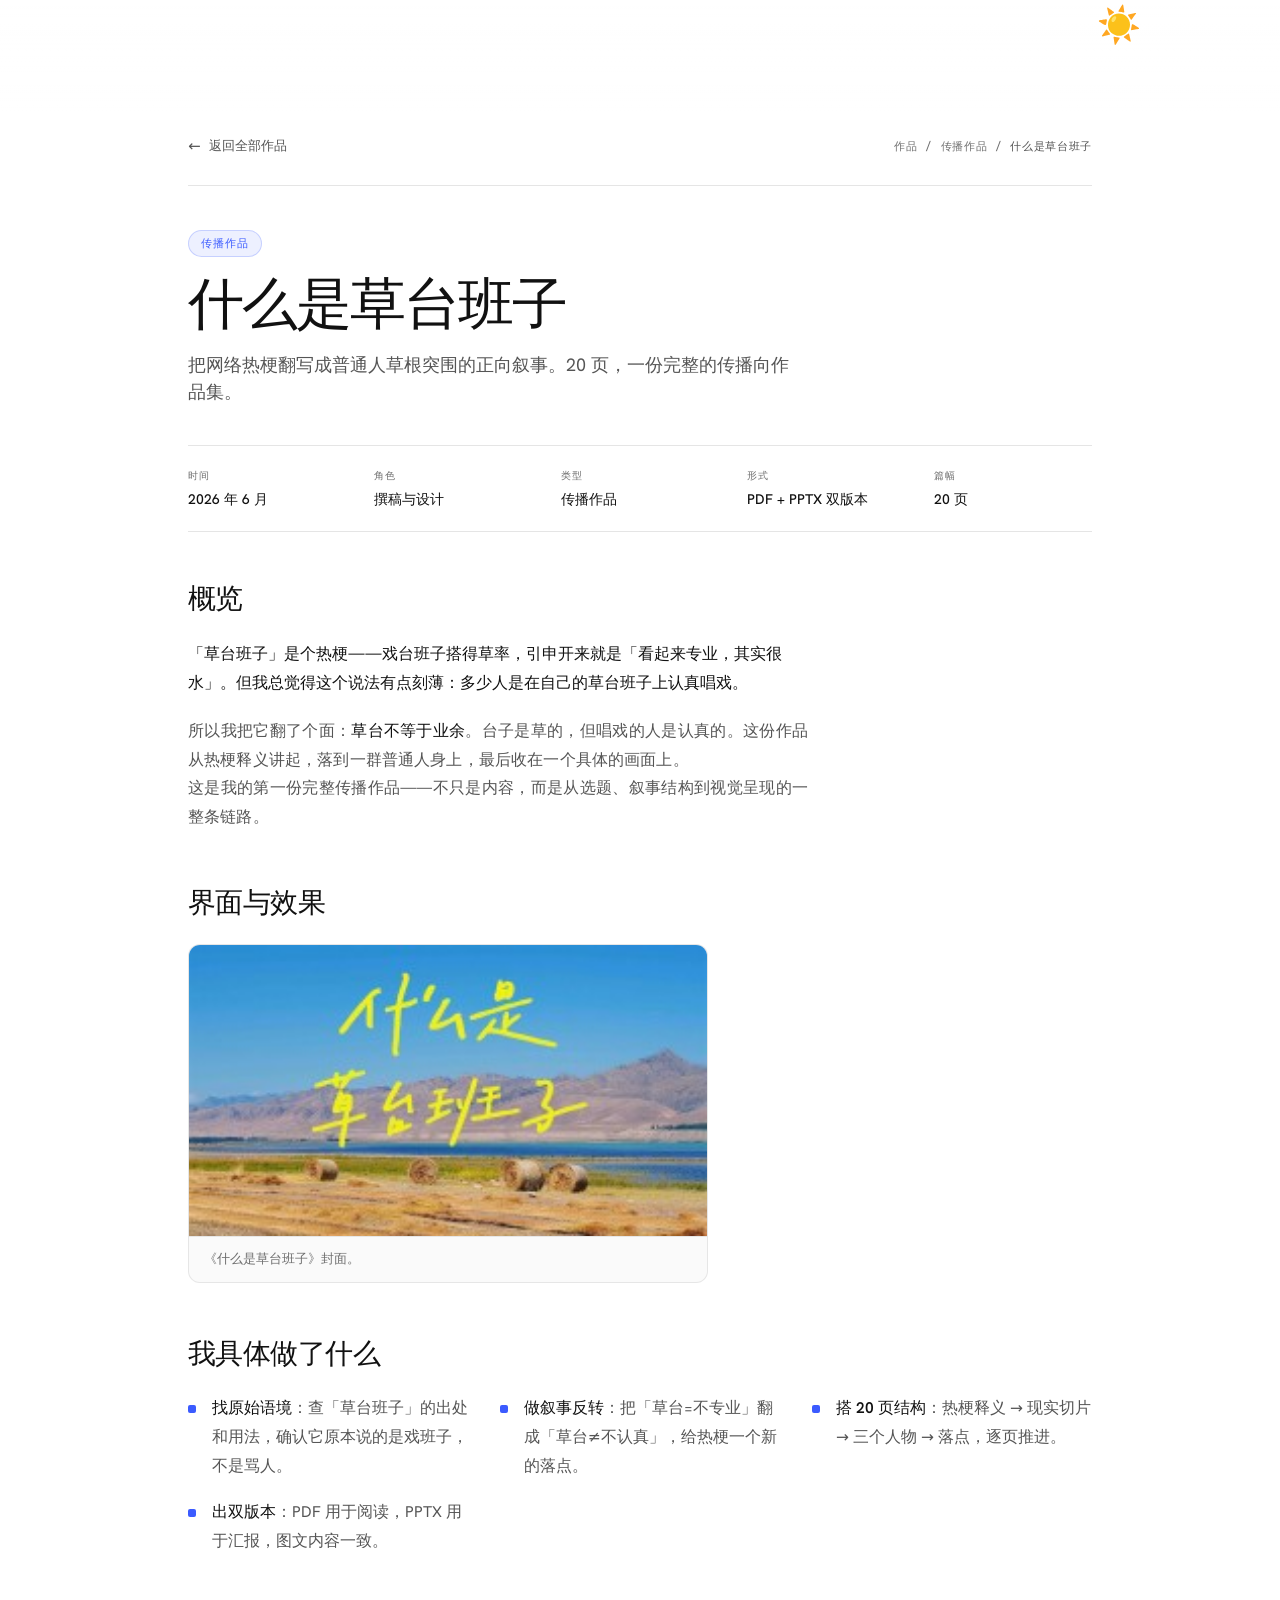
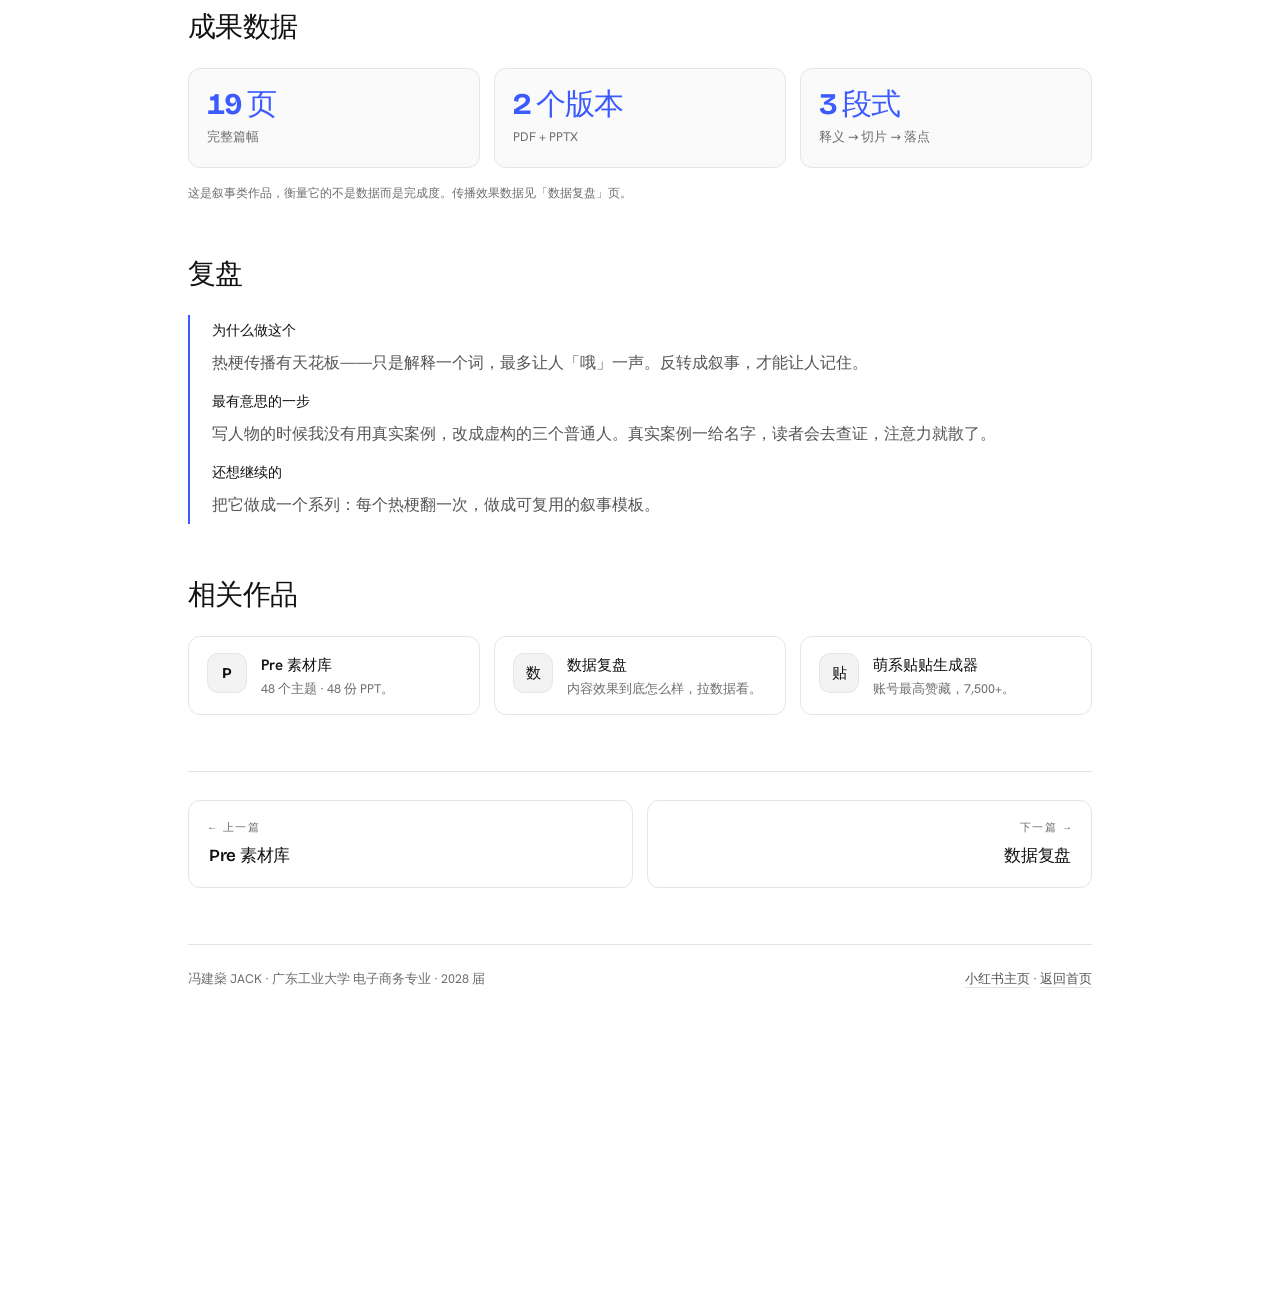
==== commit be9044ee: "元信息条三个字段改为等宽居中，列中心对齐上方摘要卡的三格 原来用 flex + space-between：首项贴左、末项贴右，三项中间空出一大段， 看起来像一张缺了列宽的表。改成 grid 三等分、" ====
--- a/works/caotai.html
+++ b/works/caotai.html
@@ -10,10 +10,10 @@
 <!-- 像素太阳 favicon -->
 <link rel="icon" type="image/svg+xml" href="../assets/img/favicon.svg">
 <link rel="icon" type="image/png" sizes="32x32" href="../assets/img/favicon.png">
-<link rel="stylesheet" href="../assets/css/tokens.css?v=20261115-13">
-<link rel="stylesheet" href="../assets/css/base.css?v=20261115-13">
-<link rel="stylesheet" href="../assets/css/deco.css?v=20261115-13">
-<link rel="stylesheet" href="../assets/css/work.css?v=20261115-13">
+<link rel="stylesheet" href="../assets/css/tokens.css?v=20261115-16">
+<link rel="stylesheet" href="../assets/css/base.css?v=20261115-16">
+<link rel="stylesheet" href="../assets/css/deco.css?v=20261115-16">
+<link rel="stylesheet" href="../assets/css/work.css?v=20261115-16">
 </head>
 <body>
 <a class="skip-link" href="#content">跳到主要内容</a>
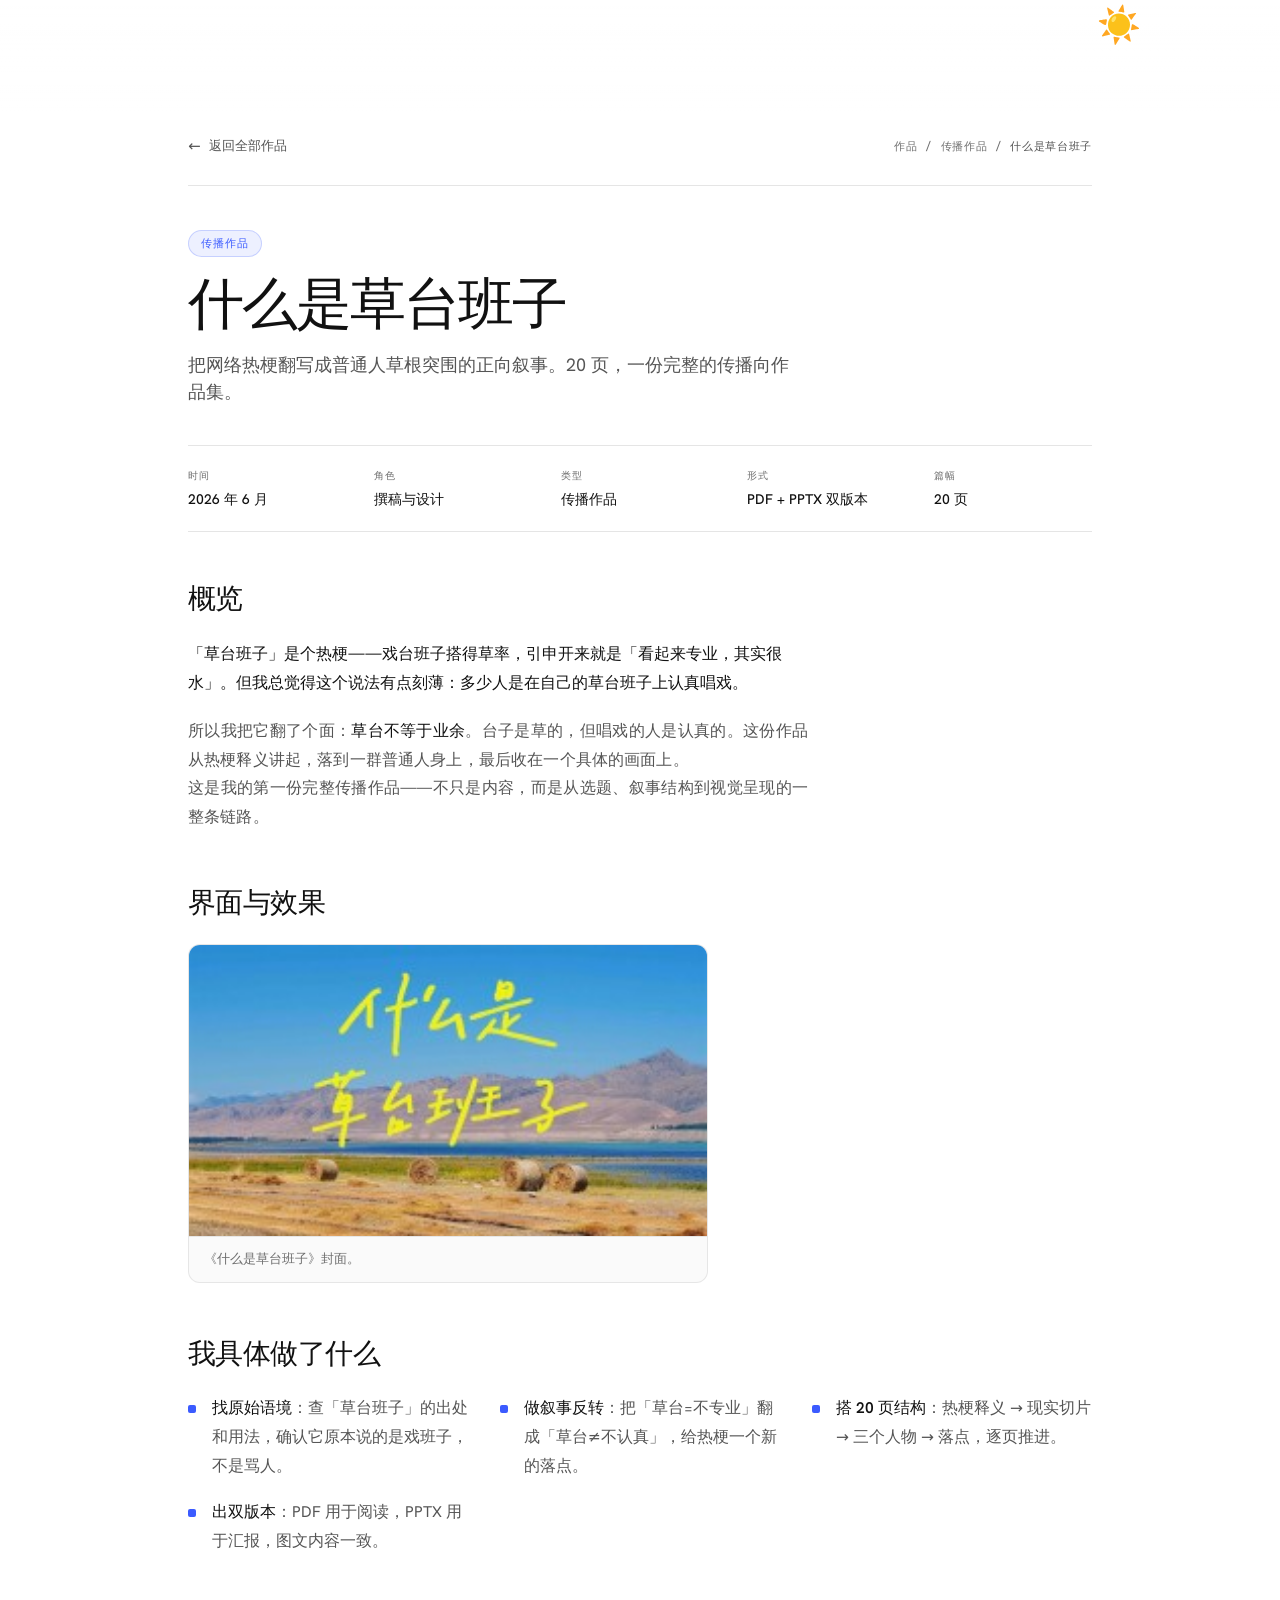
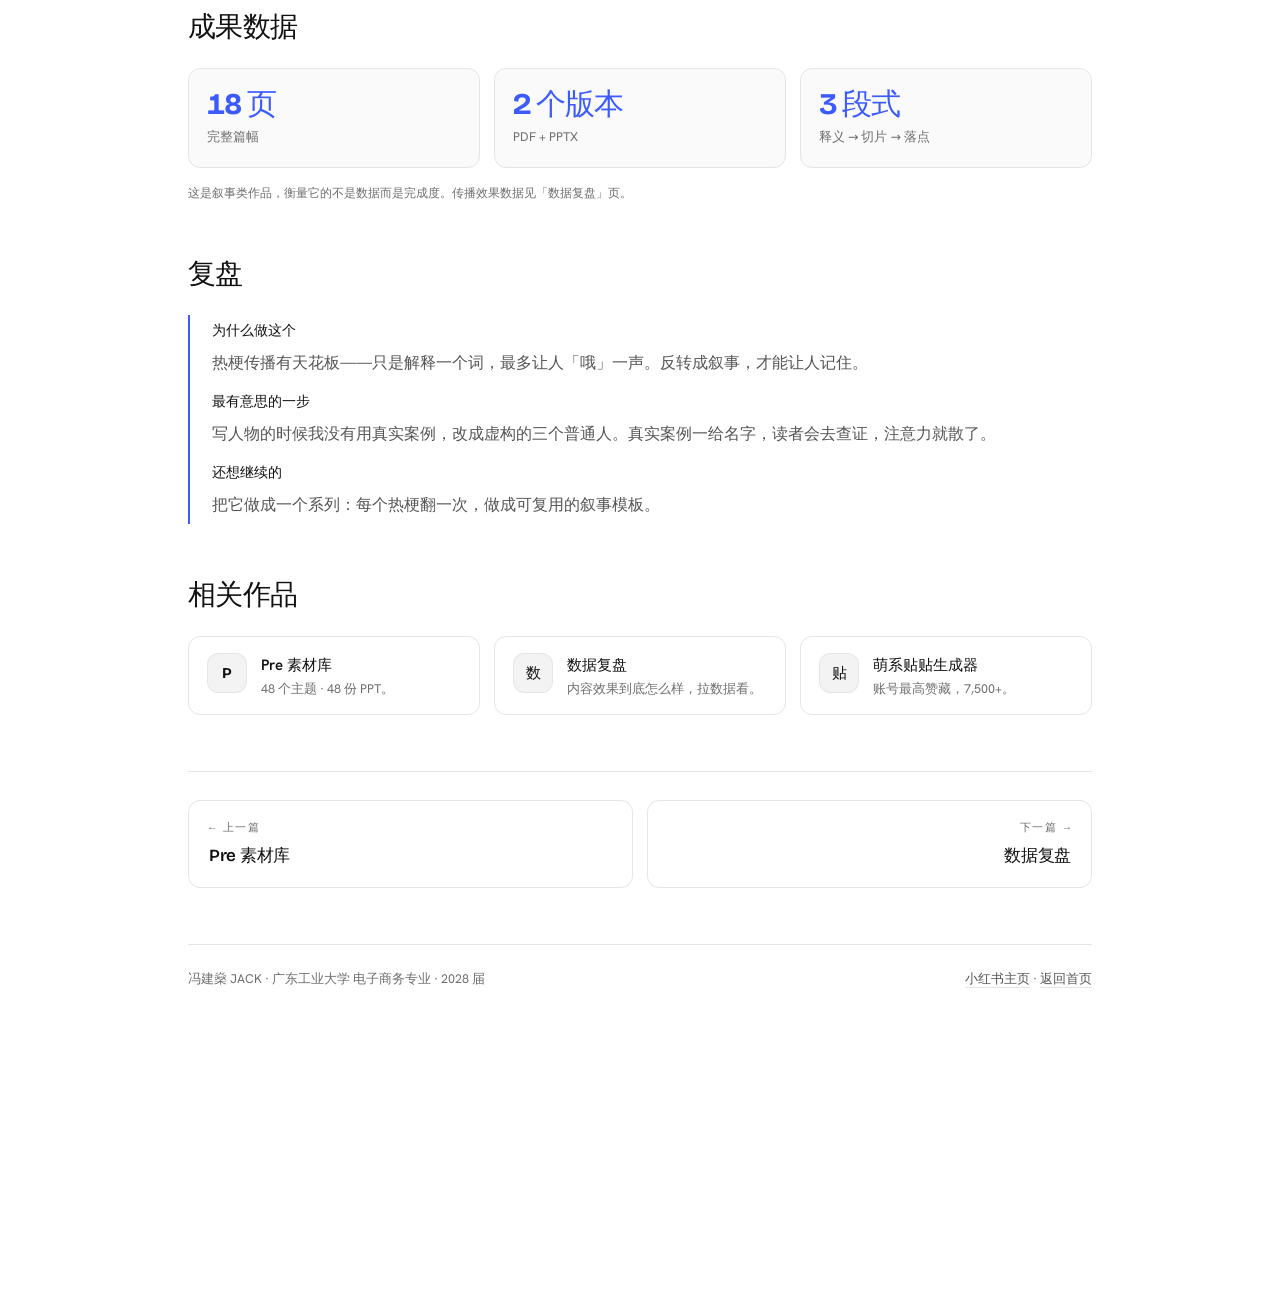
==== commit 84326e99: "修数字滚动：成句文字不再滚，只滚指标大字；顺带修好 .cu 被图注样式吃掉的渲染 bug **原 bug**：数字滚动把 .work-body p 也扫进去了——滚动途中 06 节会显示 「0 次曝光" ====
--- a/works/caotai.html
+++ b/works/caotai.html
@@ -10,10 +10,10 @@
 <!-- 像素太阳 favicon -->
 <link rel="icon" type="image/svg+xml" href="../assets/img/favicon.svg">
 <link rel="icon" type="image/png" sizes="32x32" href="../assets/img/favicon.png">
-<link rel="stylesheet" href="../assets/css/tokens.css?v=20261115-16">
-<link rel="stylesheet" href="../assets/css/base.css?v=20261115-16">
-<link rel="stylesheet" href="../assets/css/deco.css?v=20261115-16">
-<link rel="stylesheet" href="../assets/css/work.css?v=20261115-16">
+<link rel="stylesheet" href="../assets/css/tokens.css?v=20261115-18">
+<link rel="stylesheet" href="../assets/css/base.css?v=20261115-18">
+<link rel="stylesheet" href="../assets/css/deco.css?v=20261115-18">
+<link rel="stylesheet" href="../assets/css/work.css?v=20261115-18">
 </head>
 <body>
 <a class="skip-link" href="#content">跳到主要内容</a>
@@ -141,6 +141,6 @@
   </main>
 </div>
 
-<script src="../assets/js/site.js?v=20261115-72"></script>
+<script src="../assets/js/site.js?v=20261115-75"></script>
 </body>
 </html>
--- a/assets/css/base.css
+++ b/assets/css/base.css
@@ -186,6 +186,10 @@
    ===================================================================== */
 .cu {
   display: inline-block;
+  /* 右对齐：reserved 宽度按终值算，滚到中途数字比终值窄，
+     若左对齐，单位符号（%、+、s）与数字之间会露出一道缝；
+     右对齐后数字自己往右长，单位始终贴着数字。 */
+  text-align: right;
   font-variant-numeric: tabular-nums;
   vertical-align: baseline;
   line-height: inherit;
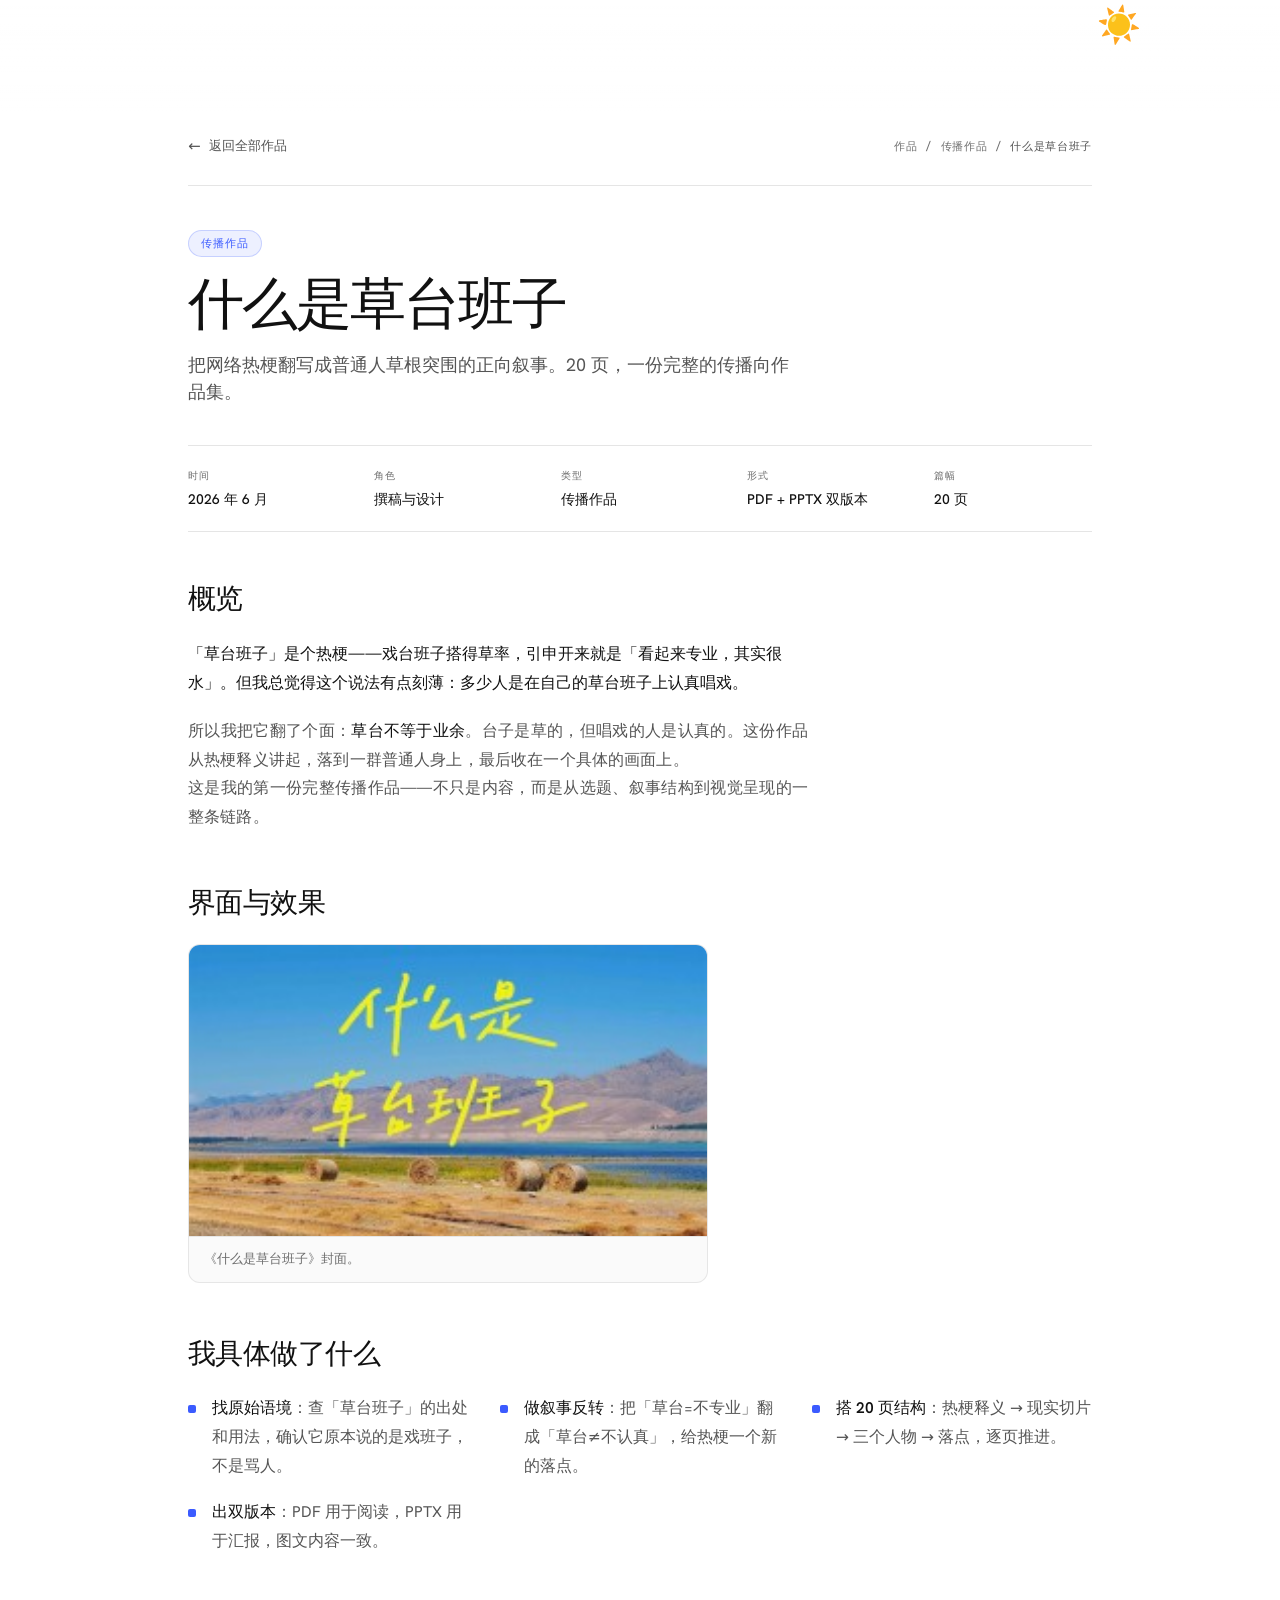
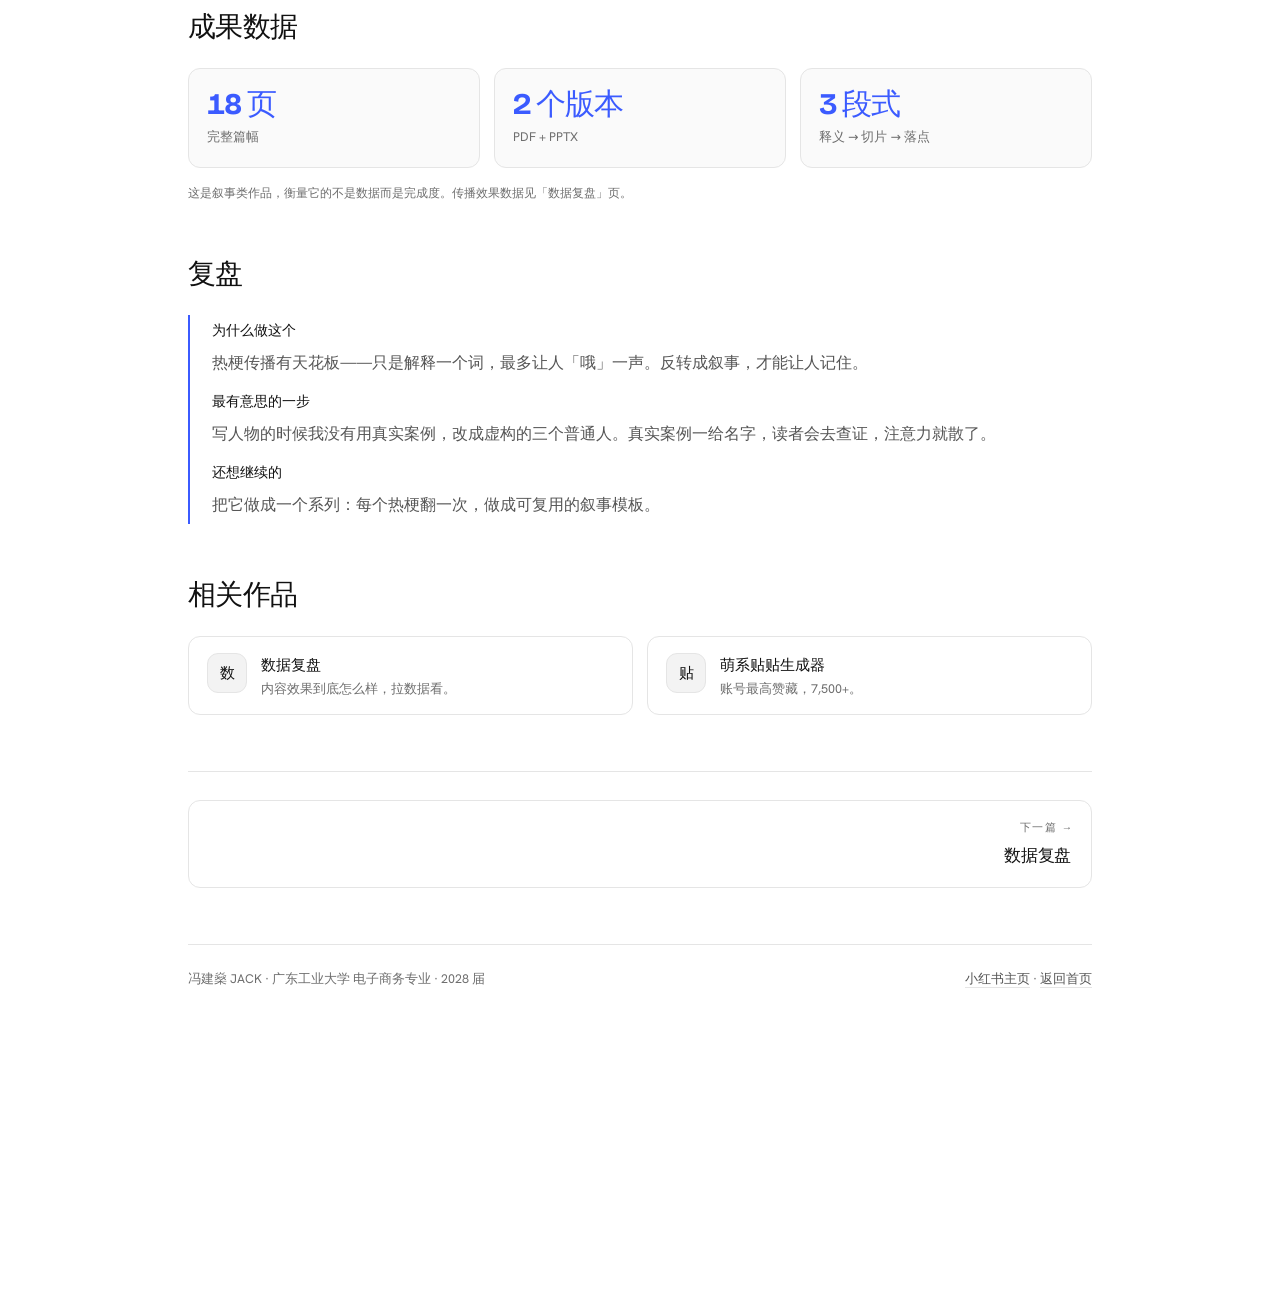
==== commit 26af2703: "撤掉指向占位页的链接；首页与两页详情文案去修辞、改客观口径" ====
--- a/works/caotai.html
+++ b/works/caotai.html
@@ -1,146 +1,138 @@
-<!doctype html>
-<html lang="zh-CN">
-<head>
-<meta charset="utf-8">
-<meta name="viewport" content="width=device-width, initial-scale=1">
-<title>什么是草台班子 · 冯建燊 JACK</title>
-<meta name="description" content="把网络热梗翻写成普通人草根突围的正向叙事。20 页，一份完整的传播向作品集。">
-<meta name="author" content="冯建燊 JACK">
-
-<!-- 像素太阳 favicon -->
-<link rel="icon" type="image/svg+xml" href="../assets/img/favicon.svg">
-<link rel="icon" type="image/png" sizes="32x32" href="../assets/img/favicon.png">
-<link rel="stylesheet" href="../assets/css/tokens.css?v=20261115-18">
-<link rel="stylesheet" href="../assets/css/base.css?v=20261115-18">
-<link rel="stylesheet" href="../assets/css/deco.css?v=20261115-18">
-<link rel="stylesheet" href="../assets/css/work.css?v=20261115-18">
-</head>
-<body>
-<a class="skip-link" href="#content">跳到主要内容</a>
-
-<button class="theme-toggle" id="theme-toggle" aria-label="切换深色模式" title="切换主题" type="button">
-      <svg class="icon-sun" viewBox="0 0 128 128" aria-hidden="true"><path d="M37.41 41.95c-9.71 12.48-9.54 34.65 2.87 45.64c14.09 12.47 33.92 12.34 46.39.87c14.95-13.76 14.09-36.66.87-49.63c-13.29-13.04-37.04-13.72-50.13 3.12z" fill="#fcc11a"/><path d="M53 37.67c-3.84-1.7-8.04 2.93-9.87 6.09c-1.83 3.17-3.53 9.38.37 10.97c3.9 1.58 6.7-1.1 9.51-5.73c2.79-4.63 4.38-9.38-.01-11.33z" fill="#fee269"/><path d="M63 20.27c-.93 1.74-.62 3.08 1.23 3.52c1.85.44 13.36 2.31 14.33 2.37c1.41.09 1.93-.97 1.76-2.2c-.18-1.23-2.99-18.46-3.25-20.04S75.14.76 73.55 2.87S63.7 18.96 63 20.27z" fill="#ffa722"/><path d="M92.8 32.23c-1.81.56-1.76 1.67-.79 3.08c.97 1.41 7.65 11.6 8.26 12.31c.62.7 1.67.88 2.55-.18c.88-1.05 11.86-16.45 12.66-17.41c1.32-1.58.53-3.25-1.49-2.73c-1.54.41-20.05 4.58-21.19 4.93z" fill="#ffa722"/><path d="M106.6 61.86c-1.3-.74-2.99-.53-3.43 1.14c-.44 1.67-2.37 13.8-2.55 14.86s.62 2.11 1.93 1.85s19.45-2.95 20.66-3.25c2.11-.53 2.81-2.64.62-4.22c-1.42-1.03-16-9.68-17.23-10.38z" fill="#ffa722"/><path d="M92.09 90.6c1.4-.75 2.64-.18 2.99 1.41c.35 1.58 4.22 17.76 4.84 20.75c.31 1.5-1.41 2.73-2.81 1.85c-1.41-.88-16.69-11.53-17.67-12.4c-1.41-1.23-.43-2.51.26-3.16c1.4-1.33 11.07-7.74 12.39-8.45z" fill="#ffa722"/><path d="M49.54 99.48c-1.77-.17-2.29 1.41-2.02 2.81c.26 1.41 2.9 19.24 3.08 20.57c.26 1.93 2.29 2.73 3.6.79s10.35-16.4 11.08-17.76c1.32-2.46.35-2.99-.97-3.6c-1.31-.61-12.92-2.63-14.77-2.81z" fill="#ffa722"/><path d="M24.23 79c1.23-2.02 2.81-1.49 3.96.44c.78 1.32 7.38 10.2 8 11.16c.62.97.88 2.81-1.05 3.25c-1.95.45-17.68 4.58-20.14 5.02c-2.46.44-3.87-1.49-2.29-3.6c.92-1.24 10.82-15.12 11.52-16.27z" fill="#ffa722"/><path d="M20.89 63.7c2.25 1 3.31.64 3.78-.97c.62-2.11 2.46-11.78 2.55-13.98c.06-1.43-.53-2.81-2.73-2.46S6.47 48.85 4.45 49.55c-2.35.82-2.18 3.4-.62 4.22c1.85.97 15.47 9.23 17.06 9.93z" fill="#ffa722"/><path d="M48.23 26.78c1.27-1.01.88-2.46-.26-3.25c-1.14-.79-15.26-11-17.05-12.4c-1.58-1.23-3.52-.79-2.99 2.02c.38 2.02 4.88 19.7 5.19 20.92c.35 1.41 1.41 2.11 2.64 1.23c1.21-.87 11.15-7.46 12.47-8.52z" fill="#ffa722"/></svg>
-      <svg class="icon-moon" viewBox="0 0 200 200" fill-rule="evenodd" clip-rule="evenodd" aria-hidden="true"><circle cx="100" cy="100" r="94.147" fill="#e4e2dc"/><clipPath id="tm-moon-clip"><circle cx="100" cy="100" r="94.147"/></clipPath><g clip-path="url(#tm-moon-clip)"><path d="M173.111-46.282l59.723 39.66 25.005 67.189-19.264 69.056-56.174 44.544-71.628 3.018-59.723-39.66-25.005-67.189L45.308 1.28l56.174-44.544 71.629-3.018z" fill="#f6f4ef"/></g><path d="M158.551 135.006l-4.072 2.503 6.822 5.83 1.8-4.404-4.55-3.929zM116.907 69.037l-6.653 4.089 11.145 9.525 2.941-7.195-7.433-6.419zM67.138 119.523l-4.542 2.791 7.61 6.503 2.007-4.912-5.075-4.382zM80.286 37.068l4.825-3.028-8.193-6.873-2.097 5.268 5.465 4.633zM143.466 148.273l5.198-3.261-8.826-7.403-2.259 5.674 5.887 4.99z" fill="#e4e2dc" fill-rule="nonzero"/><path d="M163.108 73.155l2.628 13.525-12.051 6.679-10.076-9.398 5.824-12.486 13.675 1.68zM83.672 53.684l-7.194 20.408-21.332-.919-5.99-20.976 17.63-12.045 16.886 13.532zM91.359 125.589l-5.626-25.934 22.927-13.364 19.794 17.674-10.692 24.288-26.403-2.664zM35.02 112.946l-3.955-14.875 12.902-8.012 11.929 9.923-5.53 14.145-15.346-1.181zM104.602 180.886l-15.004-13.214 8.155-17.962 20.044 2.111 4.233 19.268-17.428 9.797z" fill="#e4e2dc"/></svg>
-    </button>
-
-
-<div class="page-shell">
-  <main id="content" class="work-page">
-
-    <!-- ① 返回 + 面包屑 -->
-    <div class="work-top">
-      <a class="back-link" href="../index.html"><span class="back-link__arrow">&larr;</span> 返回全部作品</a>
-      <p class="breadcrumb">作品 / 传播作品 / <span>什么是草台班子</span></p>
-    </div>
-
-    <!-- ② 标题 -->
-    <header class="work-hero">
-      <span class="work-kicker">传播作品</span>
-      <h1 class="work-title">什么是草台班子</h1>
-      <p class="work-tagline">把网络热梗翻写成普通人草根突围的正向叙事。20 页，一份完整的传播向作品集。</p>
-    </header>
-
-    <!-- ③ 元信息条 -->
-    <div class="work-meta">
-      <div class="meta-item"><span class="meta-label">时间</span><span class="meta-value">2026 年 6 月</span></div>
-      <div class="meta-item"><span class="meta-label">角色</span><span class="meta-value">撰稿与设计</span></div>
-      <div class="meta-item"><span class="meta-label">类型</span><span class="meta-value">传播作品</span></div>
-      <div class="meta-item"><span class="meta-label">形式</span><span class="meta-value">PDF + PPTX 双版本</span></div>
-      <div class="meta-item"><span class="meta-label">篇幅</span><span class="meta-value">20 页</span></div>
-    </div>
-
-    <!-- ④ 概览 -->
-    <section class="work-section">
-      <h2 class="work-section-title">概览</h2>
-      <p class="work-lede">「草台班子」是个热梗——戏台班子搭得草率，引申开来就是「看起来专业，其实很水」。但我总觉得这个说法有点刻薄：多少人是在自己的草台班子上认真唱戏。</p>
-      <div class="work-body"><p>所以我把它翻了个面：<strong>草台不等于业余</strong>。台子是草的，但唱戏的人是认真的。这份作品从热梗释义讲起，落到一群普通人身上，最后收在一个具体的画面上。</p></div>
-      <div class="work-body"><p>这是我的第一份完整传播作品——不只是内容，而是从选题、叙事结构到视觉呈现的一整条链路。</p></div>
-    </section>
-
-
-    <!-- ⑤ 截图 -->
-    <section class="work-section">
-      <h2 class="work-section-title">界面与效果</h2>
-      <div class="work-shots">
-        <figure class="work-shot"><img src="../assets/img/shots/caotai-cover.jpg" alt="《什么是草台班子》封面。" loading="lazy"><figcaption>《什么是草台班子》封面。</figcaption></figure>
-      </div>
-    </section>
-
-    <!-- ⑥ 我具体做了什么 -->
-    <section class="work-section">
-      <h2 class="work-section-title">我具体做了什么</h2>
-      <ul class="work-tasks">
-        <li><b>找原始语境</b>：查「草台班子」的出处和用法，确认它原本说的是戏班子，不是骂人。</li>
-        <li><b>做叙事反转</b>：把「草台=不专业」翻成「草台≠不认真」，给热梗一个新的落点。</li>
-        <li><b>搭 20 页结构</b>：热梗释义 → 现实切片 → 三个人物 → 落点，逐页推进。</li>
-        <li><b>出双版本</b>：PDF 用于阅读，PPTX 用于汇报，图文内容一致。</li>
-      </ul>
-    </section>
-
-    <!-- ⑦ 成果数据 -->
-    <section class="work-section">
-      <h2 class="work-section-title">成果数据</h2>
-      <div class="work-stats">
-        <div class="stat-card"><span class="gm-num stat-num">20 页</span><span class="stat-cap">完整篇幅</span></div>
-        <div class="stat-card"><span class="gm-num stat-num">2 个版本</span><span class="stat-cap">PDF + PPTX</span></div>
-        <div class="stat-card"><span class="gm-num stat-num">3 段式</span><span class="stat-cap">释义 → 切片 → 落点</span></div>
-      </div>
-      <p class="stat-note">这是叙事类作品，衡量它的不是数据而是完成度。传播效果数据见「数据复盘」页。</p>
-    </section>
-
-    <!-- ⑧ 复盘 -->
-    <section class="work-section">
-      <h2 class="work-section-title">复盘</h2>
-      <div class="work-review">
-        <h4>为什么做这个</h4>
-        <p>热梗传播有天花板——只是解释一个词，最多让人「哦」一声。反转成叙事，才能让人记住。</p>
-        <h4>最有意思的一步</h4>
-        <p>写人物的时候我没有用真实案例，改成虚构的三个普通人。真实案例一给名字，读者会去查证，注意力就散了。</p>
-        <h4>还想继续的</h4>
-        <p>把它做成一个系列：每个热梗翻一次，做成可复用的叙事模板。</p>
-      </div>
-    </section>
-
-    <!-- ⑨ 相关作品 -->
-    <section class="work-section">
-      <h2 class="work-section-title">相关作品</h2>
-      <div class="work-related">
-        <a class="related-card" href="pre-grid.html">
-          <span class="related-icon">P</span>
-          <span class="related-text"><span class="related-name">Pre 素材库</span><span class="related-desc">48 个主题 · 48 份 PPT。</span></span>
-        </a>
-        <a class="related-card" href="data-review.html">
-          <span class="related-icon">数</span>
-          <span class="related-text"><span class="related-name">数据复盘</span><span class="related-desc">内容效果到底怎么样，拉数据看。</span></span>
-        </a>
-        <a class="related-card" href="cute-face-grid.html">
-          <span class="related-icon">贴</span>
-          <span class="related-text"><span class="related-name">萌系贴贴生成器</span><span class="related-desc">账号最高赞藏，7,500+。</span></span>
-        </a>
-      </div>
-    </section>
-
-    <!-- ⑩ 上下站 -->
-    <nav class="work-pager">
-      <a class="pager-link pager-link--prev" href="pre-grid.html">
-        <span class="pager-dir">&larr; 上一篇</span>
-        <span class="pager-name">Pre 素材库</span>
-      </a>
-      <a class="pager-link pager-link--next" href="data-review.html">
-        <span class="pager-dir">下一篇 &rarr;</span>
-        <span class="pager-name">数据复盘</span>
-      </a>
-    </nav>
-
-    <!-- ⑪ 页脚 -->
-    <footer class="work-foot">
-      <p>冯建燊 JACK · 广东工业大学 电子商务专业 · 2028 届</p>
-      <p><a href="https://xhslink.cn/o/8sBwI0HFjC2" target="_blank" rel="noopener noreferrer">小红书主页</a> · <a href="../index.html">返回首页</a></p>
-    </footer>
-
-  </main>
-</div>
-
-<script src="../assets/js/site.js?v=20261115-75"></script>
-</body>
-</html>
+<!doctype html>
+<html lang="zh-CN">
+<head>
+<meta charset="utf-8">
+<meta name="viewport" content="width=device-width, initial-scale=1">
+<title>什么是草台班子 · 冯建燊 JACK</title>
+<meta name="description" content="把网络热梗翻写成普通人草根突围的正向叙事。20 页，一份完整的传播向作品集。">
+<meta name="author" content="冯建燊 JACK">
+
+<!-- 像素太阳 favicon -->
+<link rel="icon" type="image/svg+xml" href="../assets/img/favicon.svg">
+<link rel="icon" type="image/png" sizes="32x32" href="../assets/img/favicon.png">
+<link rel="stylesheet" href="../assets/css/tokens.css?v=20261115-18">
+<link rel="stylesheet" href="../assets/css/base.css?v=20261115-18">
+<link rel="stylesheet" href="../assets/css/deco.css?v=20261115-18">
+<link rel="stylesheet" href="../assets/css/work.css?v=20261115-18">
+</head>
+<body>
+<a class="skip-link" href="#content">跳到主要内容</a>
+
+<button class="theme-toggle" id="theme-toggle" aria-label="切换深色模式" title="切换主题" type="button">
+      <svg class="icon-sun" viewBox="0 0 128 128" aria-hidden="true"><path d="M37.41 41.95c-9.71 12.48-9.54 34.65 2.87 45.64c14.09 12.47 33.92 12.34 46.39.87c14.95-13.76 14.09-36.66.87-49.63c-13.29-13.04-37.04-13.72-50.13 3.12z" fill="#fcc11a"/><path d="M53 37.67c-3.84-1.7-8.04 2.93-9.87 6.09c-1.83 3.17-3.53 9.38.37 10.97c3.9 1.58 6.7-1.1 9.51-5.73c2.79-4.63 4.38-9.38-.01-11.33z" fill="#fee269"/><path d="M63 20.27c-.93 1.74-.62 3.08 1.23 3.52c1.85.44 13.36 2.31 14.33 2.37c1.41.09 1.93-.97 1.76-2.2c-.18-1.23-2.99-18.46-3.25-20.04S75.14.76 73.55 2.87S63.7 18.96 63 20.27z" fill="#ffa722"/><path d="M92.8 32.23c-1.81.56-1.76 1.67-.79 3.08c.97 1.41 7.65 11.6 8.26 12.31c.62.7 1.67.88 2.55-.18c.88-1.05 11.86-16.45 12.66-17.41c1.32-1.58.53-3.25-1.49-2.73c-1.54.41-20.05 4.58-21.19 4.93z" fill="#ffa722"/><path d="M106.6 61.86c-1.3-.74-2.99-.53-3.43 1.14c-.44 1.67-2.37 13.8-2.55 14.86s.62 2.11 1.93 1.85s19.45-2.95 20.66-3.25c2.11-.53 2.81-2.64.62-4.22c-1.42-1.03-16-9.68-17.23-10.38z" fill="#ffa722"/><path d="M92.09 90.6c1.4-.75 2.64-.18 2.99 1.41c.35 1.58 4.22 17.76 4.84 20.75c.31 1.5-1.41 2.73-2.81 1.85c-1.41-.88-16.69-11.53-17.67-12.4c-1.41-1.23-.43-2.51.26-3.16c1.4-1.33 11.07-7.74 12.39-8.45z" fill="#ffa722"/><path d="M49.54 99.48c-1.77-.17-2.29 1.41-2.02 2.81c.26 1.41 2.9 19.24 3.08 20.57c.26 1.93 2.29 2.73 3.6.79s10.35-16.4 11.08-17.76c1.32-2.46.35-2.99-.97-3.6c-1.31-.61-12.92-2.63-14.77-2.81z" fill="#ffa722"/><path d="M24.23 79c1.23-2.02 2.81-1.49 3.96.44c.78 1.32 7.38 10.2 8 11.16c.62.97.88 2.81-1.05 3.25c-1.95.45-17.68 4.58-20.14 5.02c-2.46.44-3.87-1.49-2.29-3.6c.92-1.24 10.82-15.12 11.52-16.27z" fill="#ffa722"/><path d="M20.89 63.7c2.25 1 3.31.64 3.78-.97c.62-2.11 2.46-11.78 2.55-13.98c.06-1.43-.53-2.81-2.73-2.46S6.47 48.85 4.45 49.55c-2.35.82-2.18 3.4-.62 4.22c1.85.97 15.47 9.23 17.06 9.93z" fill="#ffa722"/><path d="M48.23 26.78c1.27-1.01.88-2.46-.26-3.25c-1.14-.79-15.26-11-17.05-12.4c-1.58-1.23-3.52-.79-2.99 2.02c.38 2.02 4.88 19.7 5.19 20.92c.35 1.41 1.41 2.11 2.64 1.23c1.21-.87 11.15-7.46 12.47-8.52z" fill="#ffa722"/></svg>
+      <svg class="icon-moon" viewBox="0 0 200 200" fill-rule="evenodd" clip-rule="evenodd" aria-hidden="true"><circle cx="100" cy="100" r="94.147" fill="#e4e2dc"/><clipPath id="tm-moon-clip"><circle cx="100" cy="100" r="94.147"/></clipPath><g clip-path="url(#tm-moon-clip)"><path d="M173.111-46.282l59.723 39.66 25.005 67.189-19.264 69.056-56.174 44.544-71.628 3.018-59.723-39.66-25.005-67.189L45.308 1.28l56.174-44.544 71.629-3.018z" fill="#f6f4ef"/></g><path d="M158.551 135.006l-4.072 2.503 6.822 5.83 1.8-4.404-4.55-3.929zM116.907 69.037l-6.653 4.089 11.145 9.525 2.941-7.195-7.433-6.419zM67.138 119.523l-4.542 2.791 7.61 6.503 2.007-4.912-5.075-4.382zM80.286 37.068l4.825-3.028-8.193-6.873-2.097 5.268 5.465 4.633zM143.466 148.273l5.198-3.261-8.826-7.403-2.259 5.674 5.887 4.99z" fill="#e4e2dc" fill-rule="nonzero"/><path d="M163.108 73.155l2.628 13.525-12.051 6.679-10.076-9.398 5.824-12.486 13.675 1.68zM83.672 53.684l-7.194 20.408-21.332-.919-5.99-20.976 17.63-12.045 16.886 13.532zM91.359 125.589l-5.626-25.934 22.927-13.364 19.794 17.674-10.692 24.288-26.403-2.664zM35.02 112.946l-3.955-14.875 12.902-8.012 11.929 9.923-5.53 14.145-15.346-1.181zM104.602 180.886l-15.004-13.214 8.155-17.962 20.044 2.111 4.233 19.268-17.428 9.797z" fill="#e4e2dc"/></svg>
+    </button>
+
+
+<div class="page-shell">
+  <main id="content" class="work-page">
+
+    <!-- ① 返回 + 面包屑 -->
+    <div class="work-top">
+      <a class="back-link" href="../index.html"><span class="back-link__arrow">&larr;</span> 返回全部作品</a>
+      <p class="breadcrumb">作品 / 传播作品 / <span>什么是草台班子</span></p>
+    </div>
+
+    <!-- ② 标题 -->
+    <header class="work-hero">
+      <span class="work-kicker">传播作品</span>
+      <h1 class="work-title">什么是草台班子</h1>
+      <p class="work-tagline">把网络热梗翻写成普通人草根突围的正向叙事。20 页，一份完整的传播向作品集。</p>
+    </header>
+
+    <!-- ③ 元信息条 -->
+    <div class="work-meta">
+      <div class="meta-item"><span class="meta-label">时间</span><span class="meta-value">2026 年 6 月</span></div>
+      <div class="meta-item"><span class="meta-label">角色</span><span class="meta-value">撰稿与设计</span></div>
+      <div class="meta-item"><span class="meta-label">类型</span><span class="meta-value">传播作品</span></div>
+      <div class="meta-item"><span class="meta-label">形式</span><span class="meta-value">PDF + PPTX 双版本</span></div>
+      <div class="meta-item"><span class="meta-label">篇幅</span><span class="meta-value">20 页</span></div>
+    </div>
+
+    <!-- ④ 概览 -->
+    <section class="work-section">
+      <h2 class="work-section-title">概览</h2>
+      <p class="work-lede">「草台班子」是个热梗——戏台班子搭得草率，引申开来就是「看起来专业，其实很水」。但我总觉得这个说法有点刻薄：多少人是在自己的草台班子上认真唱戏。</p>
+      <div class="work-body"><p>所以我把它翻了个面：<strong>草台不等于业余</strong>。台子是草的，但唱戏的人是认真的。这份作品从热梗释义讲起，落到一群普通人身上，最后收在一个具体的画面上。</p></div>
+      <div class="work-body"><p>这是我的第一份完整传播作品——不只是内容，而是从选题、叙事结构到视觉呈现的一整条链路。</p></div>
+    </section>
+
+
+    <!-- ⑤ 截图 -->
+    <section class="work-section">
+      <h2 class="work-section-title">界面与效果</h2>
+      <div class="work-shots">
+        <figure class="work-shot"><img src="../assets/img/shots/caotai-cover.jpg" alt="《什么是草台班子》封面。" loading="lazy"><figcaption>《什么是草台班子》封面。</figcaption></figure>
+      </div>
+    </section>
+
+    <!-- ⑥ 我具体做了什么 -->
+    <section class="work-section">
+      <h2 class="work-section-title">我具体做了什么</h2>
+      <ul class="work-tasks">
+        <li><b>找原始语境</b>：查「草台班子」的出处和用法，确认它原本说的是戏班子，不是骂人。</li>
+        <li><b>做叙事反转</b>：把「草台=不专业」翻成「草台≠不认真」，给热梗一个新的落点。</li>
+        <li><b>搭 20 页结构</b>：热梗释义 → 现实切片 → 三个人物 → 落点，逐页推进。</li>
+        <li><b>出双版本</b>：PDF 用于阅读，PPTX 用于汇报，图文内容一致。</li>
+      </ul>
+    </section>
+
+    <!-- ⑦ 成果数据 -->
+    <section class="work-section">
+      <h2 class="work-section-title">成果数据</h2>
+      <div class="work-stats">
+        <div class="stat-card"><span class="gm-num stat-num">20 页</span><span class="stat-cap">完整篇幅</span></div>
+        <div class="stat-card"><span class="gm-num stat-num">2 个版本</span><span class="stat-cap">PDF + PPTX</span></div>
+        <div class="stat-card"><span class="gm-num stat-num">3 段式</span><span class="stat-cap">释义 → 切片 → 落点</span></div>
+      </div>
+      <p class="stat-note">这是叙事类作品，衡量它的不是数据而是完成度。传播效果数据见「数据复盘」页。</p>
+    </section>
+
+    <!-- ⑧ 复盘 -->
+    <section class="work-section">
+      <h2 class="work-section-title">复盘</h2>
+      <div class="work-review">
+        <h4>为什么做这个</h4>
+        <p>热梗传播有天花板——只是解释一个词，最多让人「哦」一声。反转成叙事，才能让人记住。</p>
+        <h4>最有意思的一步</h4>
+        <p>写人物的时候我没有用真实案例，改成虚构的三个普通人。真实案例一给名字，读者会去查证，注意力就散了。</p>
+        <h4>还想继续的</h4>
+        <p>把它做成一个系列：每个热梗翻一次，做成可复用的叙事模板。</p>
+      </div>
+    </section>
+
+    <!-- ⑨ 相关作品 -->
+    <section class="work-section">
+      <h2 class="work-section-title">相关作品</h2>
+      <div class="work-related">
+        <a class="related-card" href="data-review.html">
+          <span class="related-icon">数</span>
+          <span class="related-text"><span class="related-name">数据复盘</span><span class="related-desc">内容效果到底怎么样，拉数据看。</span></span>
+        </a>
+        <a class="related-card" href="cute-face-grid.html">
+          <span class="related-icon">贴</span>
+          <span class="related-text"><span class="related-name">萌系贴贴生成器</span><span class="related-desc">账号最高赞藏，7,500+。</span></span>
+        </a>
+      </div>
+    </section>
+
+    <!-- ⑩ 上下站 -->
+    <nav class="work-pager">
+      <a class="pager-link pager-link--next" href="data-review.html">
+        <span class="pager-dir">下一篇 &rarr;</span>
+        <span class="pager-name">数据复盘</span>
+      </a>
+    </nav>
+
+    <!-- ⑪ 页脚 -->
+    <footer class="work-foot">
+      <p>冯建燊 JACK · 广东工业大学 电子商务专业 · 2028 届</p>
+      <p><a href="https://xhslink.cn/o/8sBwI0HFjC2" target="_blank" rel="noopener noreferrer">小红书主页</a> · <a href="../index.html">返回首页</a></p>
+    </footer>
+
+  </main>
+</div>
+
+<script src="../assets/js/site.js?v=20261115-75"></script>
+</body>
+</html>
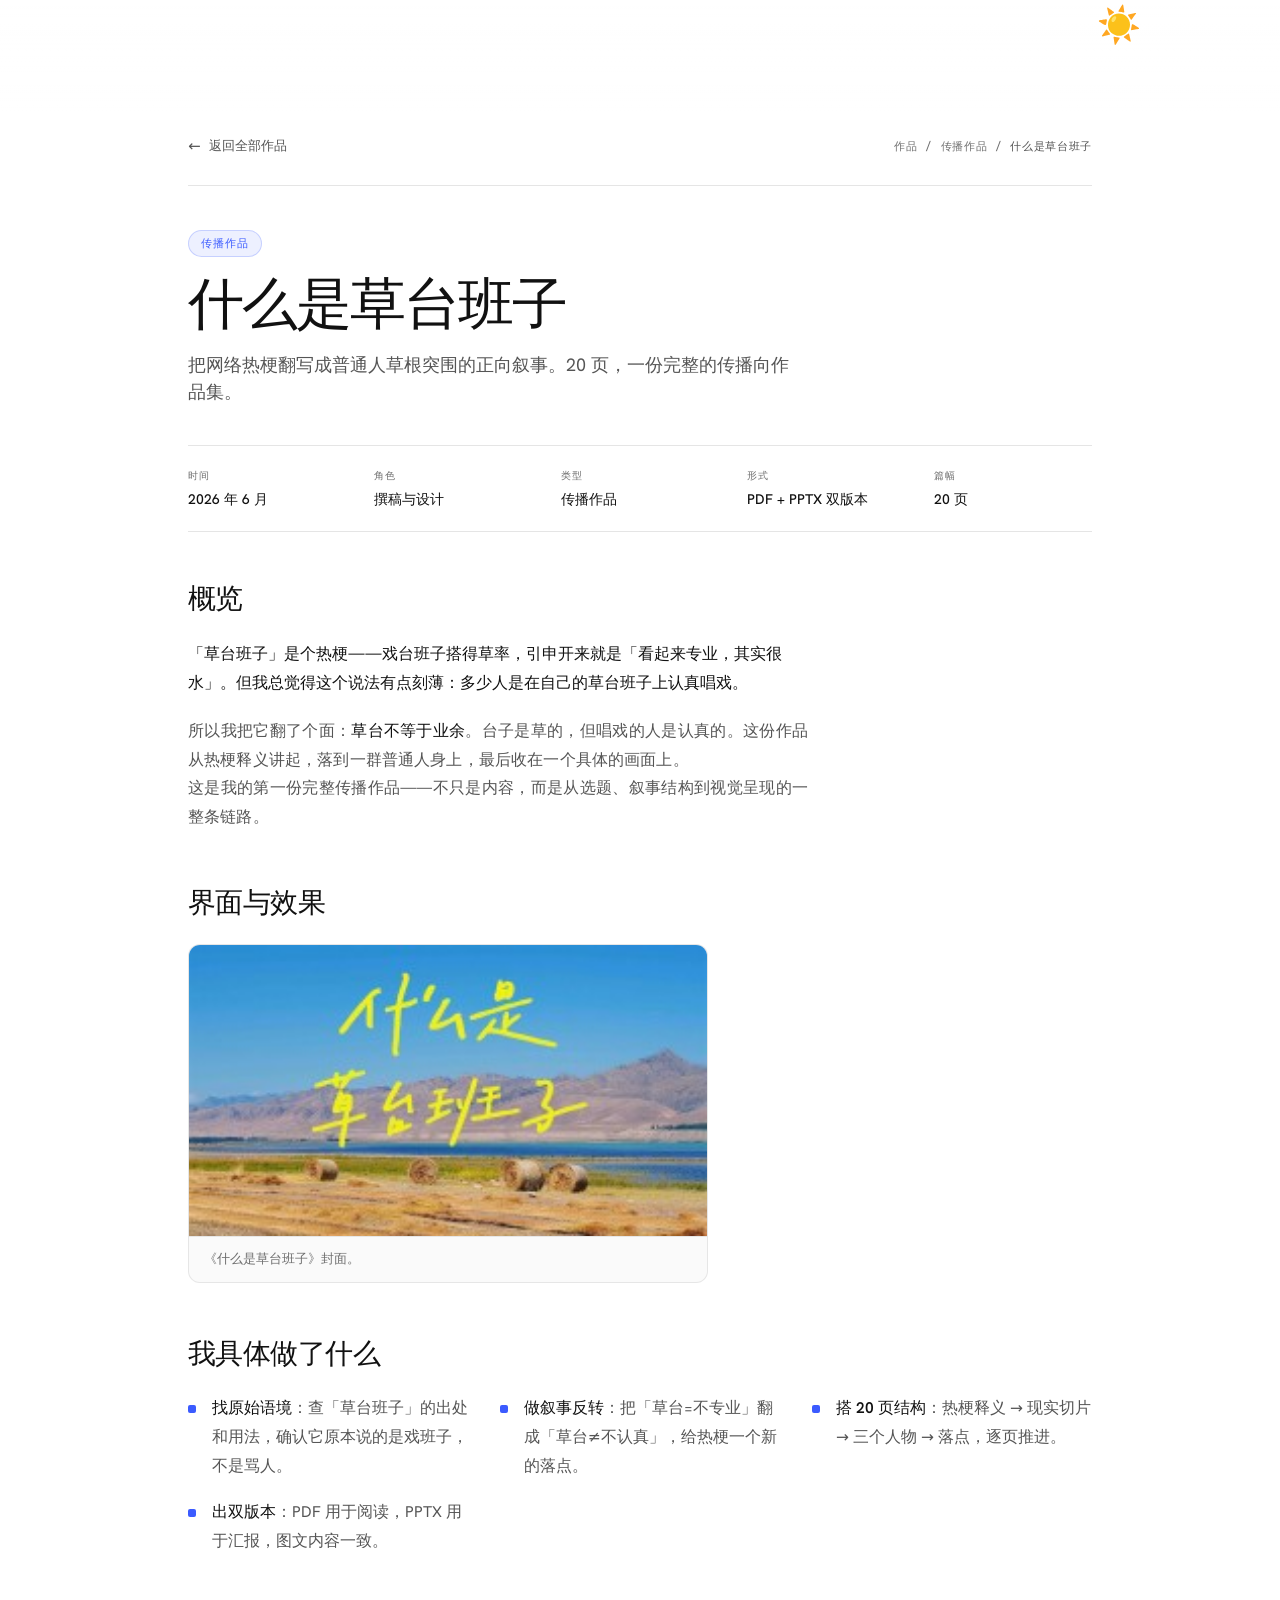
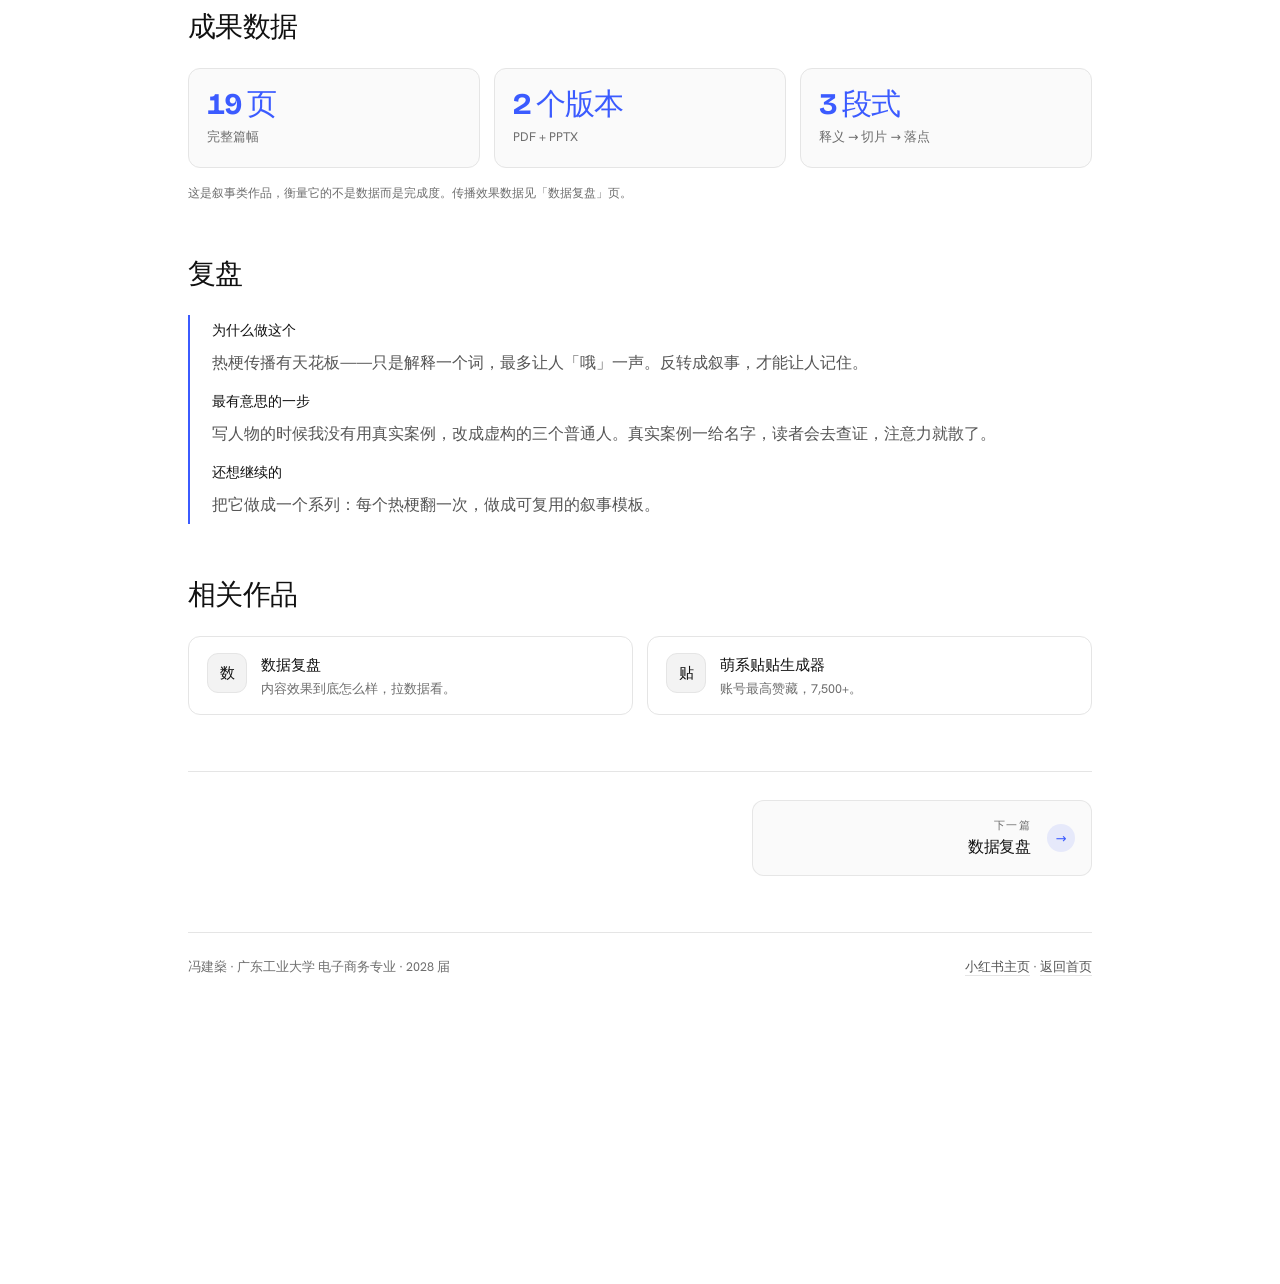
==== commit e25aec26: "去掉身份行里的 JACK；上下站改成带箭头徽标的定宽卡片" ====
--- a/works/caotai.html
+++ b/works/caotai.html
@@ -3,9 +3,9 @@
 <head>
 <meta charset="utf-8">
 <meta name="viewport" content="width=device-width, initial-scale=1">
-<title>什么是草台班子 · 冯建燊 JACK</title>
+<title>什么是草台班子 · 冯建燊</title>
 <meta name="description" content="把网络热梗翻写成普通人草根突围的正向叙事。20 页，一份完整的传播向作品集。">
-<meta name="author" content="冯建燊 JACK">
+<meta name="author" content="冯建燊">
 
 <!-- 像素太阳 favicon -->
 <link rel="icon" type="image/svg+xml" href="../assets/img/favicon.svg">
@@ -13,7 +13,7 @@
 <link rel="stylesheet" href="../assets/css/tokens.css?v=20261115-18">
 <link rel="stylesheet" href="../assets/css/base.css?v=20261115-18">
 <link rel="stylesheet" href="../assets/css/deco.css?v=20261115-18">
-<link rel="stylesheet" href="../assets/css/work.css?v=20261115-18">
+<link rel="stylesheet" href="../assets/css/work.css?v=20261116-23">
 </head>
 <body>
 <a class="skip-link" href="#content">跳到主要内容</a>
@@ -119,14 +119,14 @@
     <!-- ⑩ 上下站 -->
     <nav class="work-pager">
       <a class="pager-link pager-link--next" href="data-review.html">
-        <span class="pager-dir">下一篇 &rarr;</span>
+        <span class="pager-dir">下一篇</span>
         <span class="pager-name">数据复盘</span>
       </a>
     </nav>
 
     <!-- ⑪ 页脚 -->
     <footer class="work-foot">
-      <p>冯建燊 JACK · 广东工业大学 电子商务专业 · 2028 届</p>
+      <p>冯建燊 · 广东工业大学 电子商务专业 · 2028 届</p>
       <p><a href="https://xhslink.cn/o/8sBwI0HFjC2" target="_blank" rel="noopener noreferrer">小红书主页</a> · <a href="../index.html">返回首页</a></p>
     </footer>
 
--- a/assets/css/work.css
+++ b/assets/css/work.css
@@ -331,43 +331,93 @@
   color: var(--grey3);
 }
 
-/* ---------- ⑩ 上下站 ---------- */
+/* ---------- ⑩ 上下站 ----------
+   只有一个去处时不要拉成通栏（空荡荡一条），所以卡片定宽 340、
+   超出换行；箭头做成圆形徽标贴在卡片外侧，悬停时顺着方向轻推一下。 */
 .work-pager {
-  display: grid;
-  grid-template-columns: repeat(auto-fit, minmax(260px, 1fr));
+  display: flex;
+  flex-wrap: wrap;
   gap: 14px;
   margin-top: 56px;
   padding-top: 28px;
   border-top: 1px solid var(--border);
 }
 .pager-link {
+  position: relative;
+  flex: 0 1 340px;
+  max-width: 340px;
   display: flex;
   flex-direction: column;
-  gap: 6px;
-  padding: 18px 20px;
-  border: 1px solid var(--border);
+  justify-content: center;
+  gap: 5px;
+  min-height: 76px;
+  padding: 14px 20px 14px 60px;
+  border: 1px solid var(--surface-border);
   border-radius: 12px;
+  background: var(--chat-surface);
   text-decoration: none;
-  transition: border-color 0.18s ease, background 0.18s ease;
+  transition: border-color 0.2s ease, background 0.2s ease,
+              transform 0.2s var(--ease-out), box-shadow 0.2s ease;
+}
+.pager-link::before {
+  content: "\2190";
+  position: absolute;
+  left: 16px;
+  top: 50%;
+  width: 28px;
+  height: 28px;
+  display: grid;
+  place-items: center;
+  border-radius: 50%;
+  background: color-mix(in srgb, var(--accent) 10%, transparent);
+  color: var(--accent);
+  font-size: 13px;
+  line-height: 1;
+  transform: translateY(-50%);
+  transition: transform 0.2s var(--ease-out),
+              background 0.2s ease;
 }
 .pager-link:hover {
-  border-color: color-mix(in srgb, var(--accent) 45%, var(--border));
-  background: color-mix(in srgb, var(--accent) 4%, transparent);
-}
-.pager-link--next { text-align: right; }
+  border-color: color-mix(in srgb, var(--accent) 40%, var(--surface-border));
+  background: color-mix(in srgb, var(--accent) 5%, var(--chat-surface));
+  transform: translateY(-2px);
+  box-shadow: 0 6px 18px rgba(0, 0, 0, 0.07);
+}
+.pager-link:hover::before {
+  background: color-mix(in srgb, var(--accent) 18%, transparent);
+}
+.pager-link--prev:hover::before { transform: translateY(-50%) translateX(-3px); }
+
+.pager-link--next {
+  margin-left: auto;
+  padding: 14px 60px 14px 20px;
+  text-align: right;
+}
+.pager-link--next::before {
+  content: "\2192";
+  left: auto;
+  right: 16px;
+}
+.pager-link--next:hover::before { transform: translateY(-50%) translateX(3px); }
+
 .pager-dir {
   font-family: var(--font-mono);
   font-size: 10.5px;
-  letter-spacing: 0.1em;
+  line-height: 1.2;
+  letter-spacing: 0.12em;
   color: var(--grey3);
 }
 .pager-name {
   font-family: var(--font-display);
-  font-weight: 600;
-  font-size: 17px;
+  font-weight: 650;
+  font-size: 16px;
+  line-height: 1.35;
   color: var(--grey1);
   letter-spacing: -0.015em;
-}
+  transition: color 0.2s ease;
+}
+.pager-link:hover .pager-name { color: var(--accent); }
+[data-theme="dark"] .pager-link:hover { box-shadow: none; }
 
 /* ---------- ⑪ 页脚 ---------- */
 .work-foot {
@@ -463,6 +513,10 @@
   /* 三列在手机上太挤，改两列；奇数个时最后一张跨满整行 */
   .work-stats { grid-template-columns: repeat(2, minmax(0, 1fr)); }
   .work-stats > :last-child:nth-child(odd) { grid-column: 1 / -1; }
-  .pager-link--next { text-align: left; }
+  /* 单列堆叠时左右的空间线索没了，两张统一成「箭头在左、文字在左」 */
+  .pager-link,
+  .pager-link--next { flex: 1 1 100%; max-width: none; }
+  .pager-link--next { margin-left: 0; padding: 14px 20px 14px 60px; text-align: left; }
+  .pager-link--next::before { left: 16px; right: auto; }
   .work-foot { flex-direction: column; align-items: flex-start; }
 }
